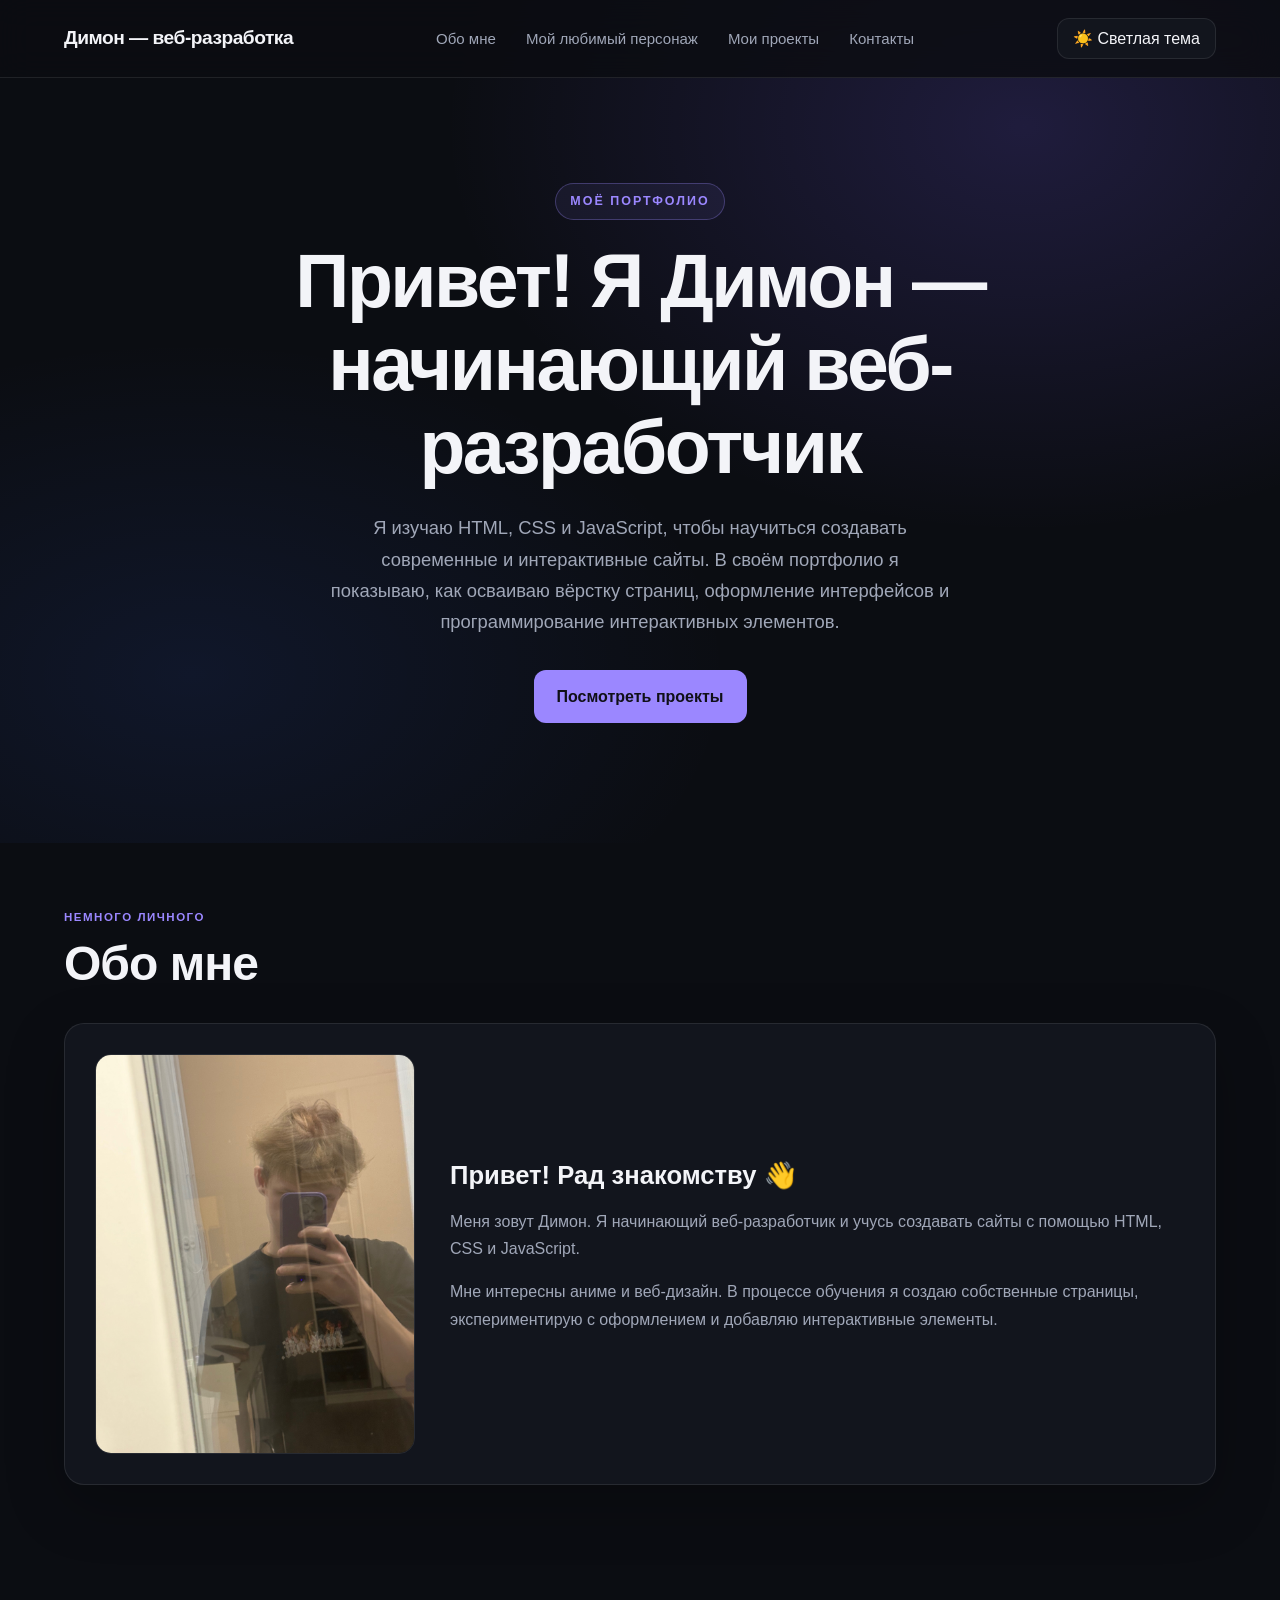
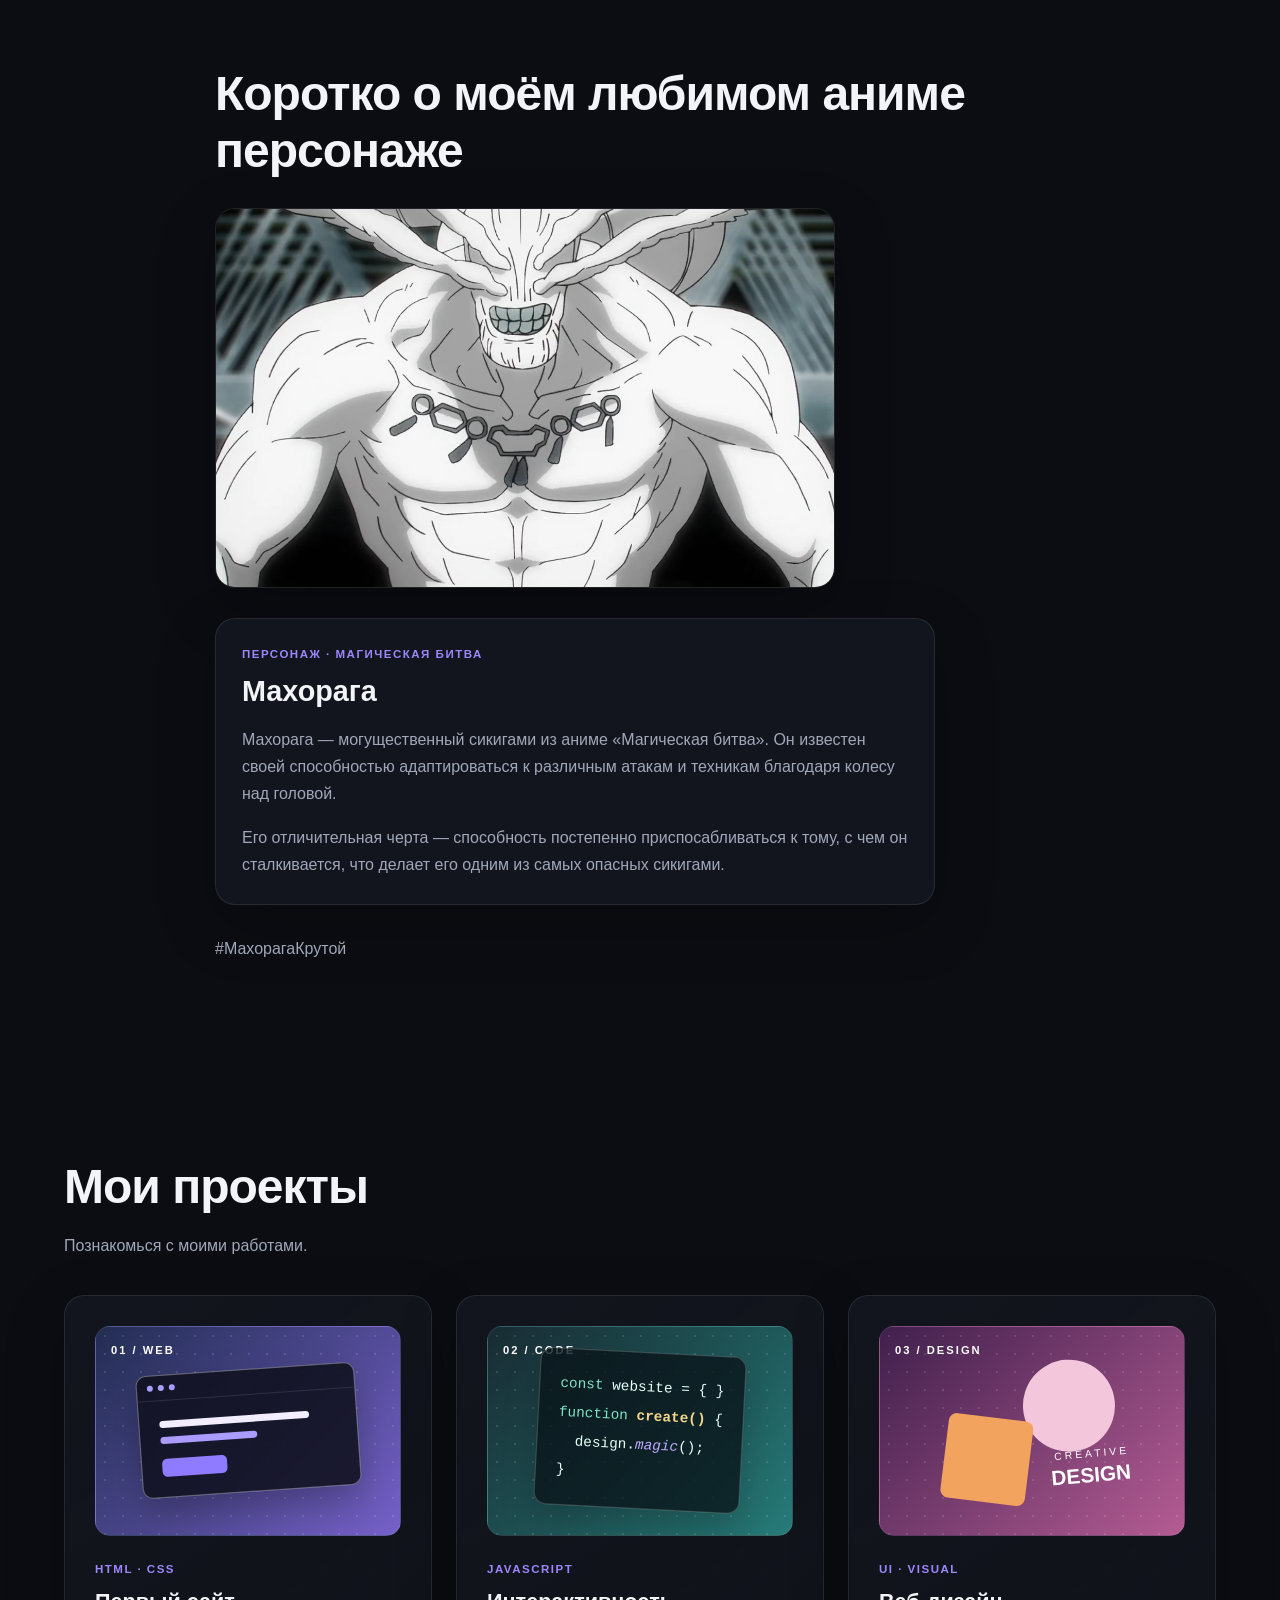
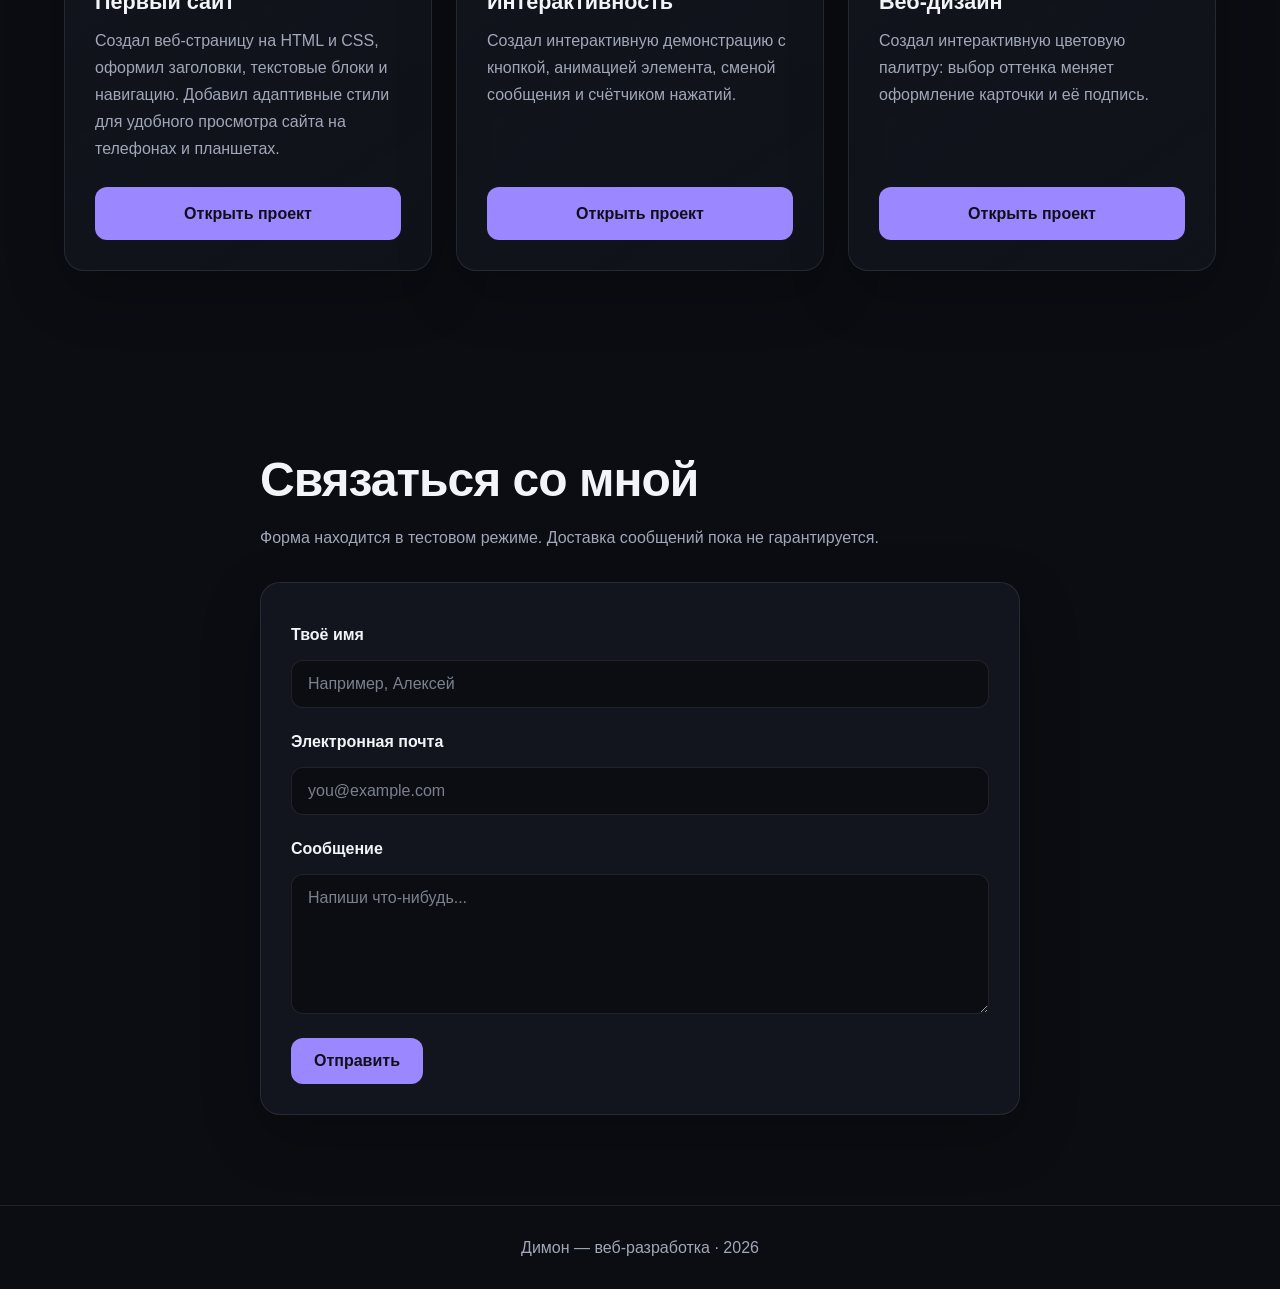
==== index.html @ 03102bed "Update contact form status message" ====
<!DOCTYPE html>
<html lang="ru">

<head>
    <meta charset="UTF-8">
    <meta name="viewport" content="width=device-width, initial-scale=1.0">

    <title>Димон — веб-разработка — портфолио</title>

    <link rel="stylesheet" href="style.css">
    <script src="script.js" defer></script>
</head>

<body>

    <header class="hero" id="home">
        <nav class="navigation">
            <a class="logo" href="#home">Димон — веб-разработка</a>

            <div class="nav-links">
                <a href="#my-about">Обо мне</a>
                <a href="#about">Мой любимый персонаж</a>
                <a href="#projects">Мои проекты</a>
                <a href="#contact">Контакты</a>
            </div>

            <button id="themeButton" type="button">
                ☀️ Светлая тема
            </button>
        </nav>

        <div class="hero-content">
            <p class="eyebrow">МОЁ ПОРТФОЛИО</p>


            <h1>Привет! Я Димон — начинающий веб-разработчик</h1>

            <p>
                Я изучаю HTML, CSS и JavaScript, чтобы научиться создавать современные и интерактивные сайты.
                В своём портфолио я показываю, как осваиваю вёрстку страниц, оформление интерфейсов и программирование
                интерактивных элементов.
            </p>


            <a class="button" href="#projects">
                Посмотреть проекты
            </a>
        </div>
    </header>

    <main>

        <section id="my-about" class="section my-about">
            <p class="project-category">НЕМНОГО ЛИЧНОГО</p>

            <h2>Обо мне</h2>

            <div class="my-about-content">
                <img src="my-photo.jpg" alt="Моя фотография" class="my-about-image">

                <div class="my-about-text">
                    <h3>Привет! Рад знакомству 👋</h3>


                    <p>
                        Меня зовут Димон. Я начинающий веб-разработчик
                        и учусь создавать сайты с помощью HTML, CSS и JavaScript.
                    </p>

                    <p>
                        Мне интересны аниме и веб-дизайн. В процессе обучения
                        я создаю собственные страницы, экспериментирую
                        с оформлением и добавляю интерактивные элементы.
                    </p>
                </div>
            </div>
        </section>



        <section id="about" class="section">
            <h2>Коротко о моём любимом аниме персонаже</h2>

            <img src="photo.jpg" alt="Махорага — персонаж аниме «Магическая битва»" class="about-image">

            <!-- Информация о Махораге -->
            <div class="character-info">
                <p class="project-category">ПЕРСОНАЖ · МАГИЧЕСКАЯ БИТВА</p>

                <h3>Махорага</h3>

                <p>
                    Махорага — могущественный сикигами из аниме
                    «Магическая битва». Он известен своей способностью
                    адаптироваться к различным атакам и техникам
                    благодаря колесу над головой.
                </p>

                <p>
                    Его отличительная черта — способность постепенно
                    приспосабливаться к тому, с чем он сталкивается,
                    что делает его одним из самых опасных сикигами.
                </p>
            </div>

            <p>#МахорагаКрутой</p>
        </section>


        <section id="projects" class="section">
            <h2>Мои проекты</h2>

            <p>Познакомься с моими работами.</p>


            <div class="cards">

                <article class="card">
                    <div class="project-cover cover-web">
                        <span class="cover-label">01 / WEB</span>
                        <div class="browser-preview">
                            <div class="browser-top">
                                <span></span>
                                <span></span>
                                <span></span>
                            </div>
                            <div class="preview-content">
                                <div class="preview-line"></div>
                                <div class="preview-line short"></div>
                                <div class="preview-button"></div>
                            </div>
                        </div>
                    </div>

                    <p class="project-category">HTML · CSS</p>
                    <h3>Первый сайт</h3>
                    <p>
                        Создал веб-страницу на HTML и CSS, оформил заголовки,
                        текстовые блоки и навигацию. Добавил адаптивные стили
                        для удобного просмотра сайта на телефонах и планшетах.
                    </p>

                    <a class="button project-button" href="project1.html">
                        Открыть проект
                    </a>
                </article>

                <article class="card">
                    <div class="project-cover cover-js">
                        <span class="cover-label">02 / CODE</span>
                        <div class="code-preview">
                            <span>const</span> website = { }
                            <br>
                            <span>function</span> <b>create()</b> {
                            <br>
                            &nbsp;&nbsp;design.<i>magic</i>();
                            <br>
                            }
                        </div>
                    </div>

                    <p class="project-category">JAVASCRIPT</p>
                    <h3>Интерактивность</h3>
                    <p>
                        Создал интерактивную демонстрацию с кнопкой,
                        анимацией элемента, сменой сообщения и счётчиком нажатий.
                    </p>

                    <a class="button project-button" href="project2.html">
                        Открыть проект
                    </a>
                </article>

                <article class="card">
                    <div class="project-cover cover-design">
                        <span class="cover-label">03 / DESIGN</span>
                        <div class="design-preview">
                            <div class="design-circle"></div>
                            <div class="design-square"></div>
                            <div class="design-type">
                                <span>CREATIVE</span>
                                <strong>DESIGN</strong>
                            </div>
                        </div>
                    </div>

                    <p class="project-category">UI · VISUAL</p>
                    <h3>Веб-дизайн</h3>
                    <p>
                        Создал интерактивную цветовую палитру:
                        выбор оттенка меняет оформление карточки и её подпись.
                    </p>

                    <a class="button project-button" href="project3.html">
                        Открыть проект
                    </a>
                </article>

            </div>

        </section>

        <section id="contact" class="section">
            <h2>Связаться со мной</h2>

             <p>
                Форма находится в тестовом режиме.
                Доставка сообщений пока не гарантируется.
            </p>

            <form id="contactForm">
                <label for="name">Твоё имя</label>
                <input id="name" name="name" type="text" placeholder="Например, Алексей" required>

                <label for="email">Электронная почта</label>
                <input id="email" name="email" type="email" placeholder="you@example.com" required>

                <label for="message">Сообщение</label>
                <textarea id="message" name="message" placeholder="Напиши что-нибудь..." required></textarea>

                <button class="button" type="submit">
                    Отправить
                </button>

                <p id="formStatus" class="form-status" aria-live="polite" role="status"></p>
            </form>
        </section>

    </main>

    <footer>
        <p>Димон — веб-разработка · 2026</p>
    </footer>

</body>

</html>
---- style.css ----
/* =========================
   1. ОСНОВНЫЕ НАСТРОЙКИ
========================= */

:root {
    color-scheme: dark;

    --bg: #0b0d12;
    --surface: #12151d;
    --surface-hover: #191e2a;
    --text: #f3f4f8;
    --muted: #a0a7b8;
    --accent: #9b87ff;
    --accent-hover: #b1a2ff;
    --border: rgba(255, 255, 255, 0.09);
    --header-bg: rgba(11, 13, 18, 0.82);
    --shadow: 0 20px 60px rgba(0, 0, 0, 0.24);
}

* {
    box-sizing: border-box;
}

html {
    scroll-behavior: smooth;
    scroll-padding-top: 90px;
}

body {
    margin: 0;
    background: var(--bg);
    color: var(--text);
    font-family: Inter, -apple-system, BlinkMacSystemFont,
        "Segoe UI", sans-serif;
    font-size: 16px;
    line-height: 1.7;
    transition: background 0.3s ease, color 0.3s ease;
}

body,
button,
input,
textarea {
    font-family: Inter, -apple-system, BlinkMacSystemFont,
        "Segoe UI", sans-serif;
}

a {
    color: inherit;
    text-decoration: none;
}

button,
input,
textarea {
    font-size: inherit;
}

button,
a {
    -webkit-tap-highlight-color: transparent;
}

::selection {
    background: var(--accent);
    color: #0b0d12;
}


/* =========================
   2. ШАПКА И НАВИГАЦИЯ
========================= */

.hero {
    position: relative;
    overflow: hidden;
    min-height: 540px;
    background:
        radial-gradient(
            ellipse at 80% 15%,
            rgba(123, 97, 255, 0.18),
            transparent 40%
        ),
        radial-gradient(
            ellipse at 15% 80%,
            rgba(60, 110, 255, 0.10),
            transparent 35%
        ),
        var(--bg);
}

.navigation {
    position: sticky;
    top: 0;
    z-index: 100;
    display: flex;
    align-items: center;
    justify-content: space-between;
    gap: 24px;
    padding: 18px max(5%, calc((100% - 1160px) / 2));
    background: var(--header-bg);
    border-bottom: 1px solid var(--border);
    backdrop-filter: blur(16px);
    -webkit-backdrop-filter: blur(16px);
}

.logo {
    color: var(--text);
    font-size: 1.2rem;
    font-weight: 800;
    letter-spacing: -0.5px;
    white-space: nowrap;
}

.nav-links {
    display: flex;
    align-items: center;
    justify-content: center;
    gap: 30px;
}

.nav-links a {
    color: var(--muted);
    font-size: 0.94rem;
    transition: color 0.2s ease;
}

.nav-links a:hover {
    color: var(--accent);
}

#themeButton {
    flex-shrink: 0;
    padding: 10px 15px;
    border: 1px solid var(--border);
    border-radius: 12px;
    background: var(--surface);
    color: var(--text);
    cursor: pointer;
    transition: background 0.2s ease, border-color 0.2s ease;
}

#themeButton:hover {
    border-color: var(--accent);
    background: var(--surface-hover);
}


/* =========================
   3. ПЕРВЫЙ ЭКРАН
========================= */

.hero-content {
    position: relative;
    z-index: 1;
    width: min(900px, 90%);
    margin: 0 auto;
    padding: 105px 0 120px;
    text-align: center;
}

.eyebrow {
    display: inline-block;
    margin: 0 0 20px;
    padding: 7px 14px;
    border: 1px solid rgba(155, 135, 255, 0.3);
    border-radius: 999px;
    background: rgba(155, 135, 255, 0.08);
    color: var(--accent);
    font-size: 0.78rem;
    font-weight: 700;
    letter-spacing: 2px;
}

.hero-content h1 {
    max-width: 850px;
    margin: 0 auto 24px;
    font-size: clamp(2.4rem, 6vw, 4.7rem);
    line-height: 1.1;
    letter-spacing: -2.5px;
    font-weight: 800;
}

.hero-content > p:not(.eyebrow) {
    max-width: 620px;
    margin: 0 auto 32px;
    color: var(--muted);
    font-size: clamp(1rem, 2vw, 1.15rem);
}


/* =========================
   4. КНОПКИ
========================= */

.button {
    display: inline-flex;
    align-items: center;
    justify-content: center;
    gap: 8px;
    min-height: 46px;
    padding: 12px 22px;
    border: 1px solid transparent;
    border-radius: 12px;
    background: var(--accent);
    color: #101018;
    font-weight: 700;
    text-align: center;
    cursor: pointer;
    transition:
        transform 0.2s ease,
        background 0.2s ease,
        box-shadow 0.2s ease;
}

.button:hover {
    transform: translateY(-2px);
    background: var(--accent-hover);
    box-shadow: 0 8px 28px rgba(155, 135, 255, 0.2);
}

.button:active {
    transform: translateY(0);
}

.button:focus-visible,
#themeButton:focus-visible,
a:focus-visible,
input:focus-visible,
textarea:focus-visible {
    outline: 2px solid var(--accent);
    outline-offset: 4px;
}


/* =========================
   5. СЕКЦИИ САЙТА
========================= */

.section {
    width: min(1160px, 90%);
    margin: 0 auto;
    padding: 90px 0;
}

.section h2 {
    margin: 0 0 16px;
    font-size: clamp(2rem, 4vw, 3rem);
    line-height: 1.2;
    letter-spacing: -1px;
}

.section > p {
    color: var(--muted);
}

#about {
    max-width: 850px;
}

#about > p {
    max-width: 650px;
}

.about-image {
    display: block;
    width: min(100%, 620px);
    max-height: 380px;
    margin: 28px 0;
    border: 1px solid var(--border);
    border-radius: 20px;
    object-fit: cover;
    box-shadow: var(--shadow);
}


/* =========================
   6. КАРТОЧКИ ПРОЕКТОВ
========================= */

.cards {
    display: grid;
    grid-template-columns: repeat(3, minmax(0, 1fr));
    gap: 24px;
    margin-top: 36px;
}

.card {
    display: flex;
    flex-direction: column;
    align-items: flex-start;
    min-width: 0;
    padding: 30px;
    border: 1px solid var(--border);
    border-radius: 20px;
    background: linear-gradient(
        145deg,
        var(--surface),
        rgba(18, 21, 29, 0.72)
    );
    box-shadow: var(--shadow);
    transition:
        transform 0.25s ease,
        border-color 0.25s ease,
        background 0.25s ease;
}

.card:hover {
    transform: translateY(-6px);
    border-color: rgba(155, 135, 255, 0.45);
    background: var(--surface-hover);
}

.card-icon {
    display: grid;
    width: 58px;
    height: 58px;
    margin-bottom: 22px;
    place-items: center;
    border: 1px solid rgba(155, 135, 255, 0.2);
    border-radius: 16px;
    background: rgba(155, 135, 255, 0.1);
    font-size: 1.8rem;
}

.card h3 {
    margin: 0 0 10px;
    font-size: 1.35rem;
    line-height: 1.35;
}

.card > p {
    margin: 0 0 24px;
    color: var(--muted);
}

.card .project-button {
    width: 100%;
    margin-top: auto;
}

/* Детали проекта, если они используются в HTML */
.project-details {
    width: 100%;
    margin-top: 20px;
    padding-top: 16px;
    border-top: 1px solid var(--border);
    color: var(--muted);
}

.project-details[hidden] {
    display: none;
}


/* =========================
   7. ФОРМА КОНТАКТОВ
========================= */

#contact {
    max-width: 760px;
}

#contactForm {
    display: flex;
    flex-direction: column;
    gap: 12px;
    margin-top: 30px;
    padding: 30px;
    border: 1px solid var(--border);
    border-radius: 20px;
    background: var(--surface);
    box-shadow: var(--shadow);
}

#contactForm label {
    margin-top: 8px;
    font-weight: 600;
}

#contactForm input,
#contactForm textarea {
    width: 100%;
    padding: 14px 16px;
    border: 1px solid var(--border);
    border-radius: 12px;
    background: var(--bg);
    color: var(--text);
    transition: border-color 0.2s ease;
}

#contactForm input::placeholder,
#contactForm textarea::placeholder {
    color: var(--muted);
    opacity: 0.75;
}

#contactForm input:focus,
#contactForm textarea:focus {
    border-color: var(--accent);
}

#contactForm textarea {
    min-height: 140px;
    resize: vertical;
}

#contactForm button {
    align-self: flex-start;
    margin-top: 12px;
}

#formStatus {
    margin: 4px 0 0;
    color: var(--accent);
}


/* =========================
   8. ПОДВАЛ
========================= */

footer {
    padding: 28px 5%;
    border-top: 1px solid var(--border);
    color: var(--muted);
    text-align: center;
}

footer p {
    margin: 0;
}


/* =========================
   9. СВЕТЛАЯ ТЕМА
========================= */

/* Эти стили включаются, если JS добавляет
   класс light-theme, light-mode или light */

body.light-theme,
body.light-mode,
body.light {
    color-scheme: light;

    --bg: #f5f6fb;
    --surface: #ffffff;
    --surface-hover: #eeedfa;
    --text: #191827;
    --muted: #66677a;
    --accent: #7055e8;
    --accent-hover: #8a73f0;
    --border: rgba(25, 24, 39, 0.12);
    --header-bg: rgba(245, 246, 251, 0.86);
    --shadow: 0 18px 45px rgba(30, 25, 70, 0.07);
}

body.light-theme .card,
body.light-mode .card,
body.light .card {
    background: var(--surface);
}

body.light-theme .hero,
body.light-mode .hero,
body.light .hero {
    background:
        radial-gradient(
            ellipse at 80% 15%,
            rgba(123, 97, 255, 0.12),
            transparent 40%
        ),
        var(--bg);
}


/* =========================
   10. АДАПТАЦИЯ ПОД ПЛАНШЕТЫ
========================= */

@media (max-width: 900px) {
    .navigation {
        flex-wrap: wrap;
        gap: 16px;
        padding: 16px 5%;
    }

    .nav-links {
        order: 3;
        width: 100%;
        gap: 24px;
    }

    .cards {
        grid-template-columns: repeat(2, minmax(0, 1fr));
    }

    .hero-content {
        padding: 85px 0 100px;
    }
}


/* =========================
   11. АДАПТАЦИЯ ПОД ТЕЛЕФОНЫ
========================= */

@media (max-width: 600px) {
    .navigation {
        gap: 12px;
    }

    .logo {
        font-size: 1.05rem;
    }

    #themeButton {
        padding: 9px 11px;
        font-size: 0.82rem;
    }

    .nav-links {
        justify-content: space-between;
        gap: 12px;
    }

    .nav-links a {
        font-size: 0.83rem;
    }

    .hero {
        min-height: auto;
    }

    .hero-content {
        padding: 75px 0 85px;
    }

    .hero-content h1 {
        letter-spacing: -1.4px;
    }

    .section {
        padding: 65px 0;
    }

    .cards {
        grid-template-columns: 1fr;
        gap: 18px;
    }

    .card {
        padding: 24px;
    }

    #contactForm {
        padding: 22px;
    }

    #contactForm button {
        width: 100%;
    }

    .about-image {
        border-radius: 14px;
    }
}


/* =========================
   12. УМЕНЬШЕННОЕ ДВИЖЕНИЕ
========================= */

@media (prefers-reduced-motion: reduce) {
    *,
    *::before,
    *::after {
        scroll-behavior: auto !important;
        animation-duration: 0.01ms !important;
        animation-iteration-count: 1 !important;
        transition-duration: 0.01ms !important;
    }
}

/* =========================
   ОБЛОЖКИ ПРОЕКТОВ
========================= */

.project-cover {
    position: relative;
    display: flex;
    align-items: center;
    justify-content: center;
    width: 100%;
    height: 210px;
    margin-bottom: 24px;
    overflow: hidden;
    border: 1px solid var(--border);
    border-radius: 15px;
    isolation: isolate;
}

.project-cover::before {
    position: absolute;
    z-index: -1;
    inset: 0;
    content: "";
    opacity: 0.7;
    background-image: radial-gradient(
        rgba(255, 255, 255, 0.18) 1px,
        transparent 1px
    );
    background-size: 18px 18px;
}

.cover-web {
    background: linear-gradient(135deg, #222d52, #7661c9);
}

.cover-js {
    background: linear-gradient(135deg, #182b32, #267b78);
}

.cover-design {
    background: linear-gradient(135deg, #40204d, #b45c93);
}

.cover-label {
    position: absolute;
    top: 14px;
    left: 15px;
    color: white;
    font-size: 0.7rem;
    font-weight: 700;
    letter-spacing: 2px;
}

/* Превью сайта */

.browser-preview {
    width: 72%;
    overflow: hidden;
    border: 1px solid rgba(255, 255, 255, 0.35);
    border-radius: 10px;
    background: rgba(15, 17, 30, 0.88);
    box-shadow: 0 15px 35px rgba(0, 0, 0, 0.25);
    transform: rotate(-4deg);
    transition: transform 0.35s ease;
}

.browser-top {
    display: flex;
    gap: 5px;
    padding: 9px 10px;
    border-bottom: 1px solid rgba(255, 255, 255, 0.1);
}

.browser-top span {
    width: 6px;
    height: 6px;
    border-radius: 50%;
    background: #a99bff;
}

.preview-content {
    padding: 20px;
}

.preview-line {
    width: 85%;
    height: 7px;
    margin-bottom: 9px;
    border-radius: 5px;
    background: #f2edff;
}

.preview-line.short {
    width: 55%;
    background: #a99bff;
}

.preview-button {
    width: 65px;
    height: 18px;
    margin-top: 15px;
    border-radius: 5px;
    background: #8f7bff;
}

/* Превью кода */

.code-preview {
    padding: 20px;
    border: 1px solid rgba(255, 255, 255, 0.2);
    border-radius: 12px;
    background: rgba(9, 20, 25, 0.8);
    color: #e5fff9;
    font-family: monospace;
    font-size: clamp(0.65rem, 1.5vw, 0.9rem);
    line-height: 2;
    box-shadow: 0 15px 35px rgba(0, 0, 0, 0.2);
    transform: rotate(3deg);
    transition: transform 0.35s ease;
}

.code-preview span {
    color: #7ce4c4;
}

.code-preview b {
    color: #f5d58c;
}

.code-preview i {
    color: #c0a9ff;
}

/* Превью дизайна */

.design-preview {
    position: relative;
    width: 190px;
    height: 135px;
    transform: rotate(-5deg);
    transition: transform 0.35s ease;
}

.design-circle {
    position: absolute;
    top: 0;
    right: 10px;
    width: 92px;
    height: 92px;
    border-radius: 50%;
    background: #f4c6dc;
}

.design-square {
    position: absolute;
    bottom: 0;
    left: 5px;
    width: 85px;
    height: 85px;
    border-radius: 8px;
    background: #f2a45f;
    transform: rotate(12deg);
}

.design-type {
    position: absolute;
    right: 0;
    bottom: 5px;
    display: flex;
    flex-direction: column;
    color: white;
    text-align: right;
}

.design-type span {
    font-size: 0.65rem;
    letter-spacing: 3px;
}

.design-type strong {
    font-size: 1.3rem;
    line-height: 1.2;
}

/* Подписи категорий */

.project-category {
    margin: 0 0 8px !important;
    color: var(--accent) !important;
    font-size: 0.72rem;
    font-weight: 800;
    letter-spacing: 1.5px;
}

/* Анимация обложек */

.card:hover .browser-preview {
    transform: rotate(0) scale(1.04);
}

.card:hover .code-preview {
    transform: rotate(0) scale(1.04);
}

.card:hover .design-preview {
    transform: rotate(0) scale(1.05);
}

@media (max-width: 600px) {
    .project-cover {
        height: 200px;
    }
}

@media (prefers-reduced-motion: reduce) {
    .browser-preview,
    .code-preview,
    .design-preview {
        transition: none;
    }
}

/* =========================
   СТРАНИЦЫ ПРОЕКТОВ
========================= */

.project-header {
    position: relative;
    background: var(--bg);
}

.project-back {
    white-space: nowrap;
}

.project-page {
    width: min(1000px, 90%);
    margin: 0 auto;
}

.project-hero {
    padding: 90px 0 70px;
}

.project-hero h1 {
    margin: 0 0 22px;
    font-size: clamp(3rem, 8vw, 5.5rem);
    line-height: 1.05;
    letter-spacing: -3px;
}

.project-lead {
    max-width: 680px;
    margin: 0;
    color: var(--muted);
    font-size: clamp(1.1rem, 2.5vw, 1.35rem);
}

.project-meta {
    display: grid;
    grid-template-columns: repeat(3, minmax(0, 1fr));
    gap: 20px;
    margin: 40px 0;
    padding: 24px 0;
    border-top: 1px solid var(--border);
    border-bottom: 1px solid var(--border);
}

.project-meta div {
    display: flex;
    flex-direction: column;
    gap: 6px;
}

.project-meta span {
    color: var(--muted);
    font-size: 0.85rem;
}

.project-meta strong {
    font-size: 0.95rem;
}

.case-preview {
    display: grid;
    min-height: 360px;
    padding: 40px;
    place-items: center;
    overflow: hidden;
    border: 1px solid var(--border);
    border-radius: 24px;
    background:
        radial-gradient(
            circle at 80% 20%,
            rgba(155, 135, 255, 0.35),
            transparent 35%
        ),
        linear-gradient(135deg, #171a2b, #292047);
}

.case-window {
    width: min(100%, 650px);
    overflow: hidden;
    border: 1px solid rgba(255, 255, 255, 0.18);
    border-radius: 14px;
    background: #10121c;
    box-shadow: 0 25px 70px rgba(0, 0, 0, 0.35);
}

.case-window-bar {
    display: flex;
    align-items: center;
    gap: 7px;
    padding: 14px 18px;
    border-bottom: 1px solid rgba(255, 255, 255, 0.1);
    color: #a7a9bd;
    font-size: 0.75rem;
}

.case-window-bar i {
    width: 8px;
    height: 8px;
    border-radius: 50%;
    background: #a18cff;
}

.case-window-bar span {
    margin-left: 8px;
}

.case-window-content {
    padding: clamp(24px, 5vw, 55px);
}

.case-mini-label {
    color: #b6a8ff;
    font-size: 0.7rem;
    letter-spacing: 2px;
}

.case-heading-line {
    width: 80%;
    height: 18px;
    margin-top: 24px;
    border-radius: 5px;
    background: #f2f0ff;
}

.case-heading-line.short {
    width: 55%;
    margin-top: 10px;
    background: #9581ff;
}

.case-description-line {
    width: 90%;
    height: 7px;
    margin-top: 24px;
    border-radius: 5px;
    background: #46465c;
}

.case-description-line.medium {
    width: 65%;
    margin-top: 10px;
}

.case-action {
    display: inline-block;
    margin-top: 25px;
    padding: 9px 15px;
    border-radius: 8px;
    background: #9581ff;
    color: #11111b;
    font-size: 0.8rem;
    font-weight: 700;
}

.case-section {
    padding: 65px 0;
    border-bottom: 1px solid var(--border);
}

.case-section h2,
.case-footer h2 {
    margin: 10px 0 22px;
    font-size: clamp(1.8rem, 4vw, 2.7rem);
    line-height: 1.2;
    letter-spacing: -1px;
}

.case-section > p:not(.project-category),
.case-footer > p {
    max-width: 720px;
    color: var(--muted);
}

.case-feature-grid {
    display: grid;
    grid-template-columns: repeat(3, minmax(0, 1fr));
    gap: 18px;
    margin-top: 30px;
}

.case-feature {
    padding: 24px;
    border: 1px solid var(--border);
    border-radius: 16px;
    background: var(--surface);
}

.case-feature > span {
    color: var(--accent);
    font-size: 0.8rem;
    font-weight: 800;
}

.case-feature h3 {
    margin: 15px 0 10px;
    font-size: 1.1rem;
}

.case-feature p {
    margin-bottom: 0;
    color: var(--muted);
    font-size: 0.92rem;
}

.case-tags {
    display: flex;
    flex-wrap: wrap;
    gap: 10px;
    margin-top: 25px;
}

.case-tags span {
    padding: 8px 13px;
    border: 1px solid var(--border);
    border-radius: 999px;
    background: var(--surface);
    color: var(--text);
    font-size: 0.85rem;
}

.case-footer {
    padding: 75px 0 90px;
}

.case-footer .button {
    margin-top: 15px;
}

@media (max-width: 650px) {
    .project-hero {
        padding-top: 60px;
    }

    .project-hero h1 {
        letter-spacing: -1.5px;
    }

    .project-meta {
        grid-template-columns: 1fr;
        gap: 18px;
    }

    .case-preview {
        min-height: 250px;
        padding: 18px;
        border-radius: 16px;
    }

    .case-feature-grid {
        grid-template-columns: 1fr;
    }

    .case-section {
        padding: 45px 0;
    }
}

/* =========================
   ПРОЕКТ 2: JAVASCRIPT
========================= */

.case-preview-js {
    background:
        radial-gradient(
            circle at 75% 20%,
            rgba(44, 212, 172, 0.22),
            transparent 35%
        ),
        linear-gradient(135deg, #101e29, #173e45);
}

.js-editor {
    width: min(100%, 590px);
    overflow: hidden;
    border: 1px solid rgba(255, 255, 255, 0.14);
    border-radius: 16px;
    background: #0c151c;
    box-shadow: 0 25px 70px rgba(0, 0, 0, 0.35);
}

.js-editor-top {
    display: flex;
    align-items: center;
    gap: 15px;
    padding: 16px 20px;
    border-bottom: 1px solid rgba(255, 255, 255, 0.09);
    color: #a5b7c4;
    font-size: 0.8rem;
}

.js-dots {
    display: flex;
    gap: 6px;
}

.js-dots i {
    width: 8px;
    height: 8px;
    border-radius: 50%;
    background: #6ad7b4;
}

.js-code {
    padding: 22px 26px;
    overflow-x: auto;
    color: #d8e4eb;
    font-family: "Courier New", monospace;
    font-size: clamp(0.72rem, 2vw, 0.95rem);
    line-height: 1.45;
}

.js-code p {
    margin: 5px 0;
    white-space: nowrap;
}

.js-purple {
    color: #c6a3ff;
}

.js-green {
    color: #7de0b4;
}

.js-yellow {
    color: #f5d58c;
}

.js-blue {
    color: #75caff;
}

/* Интерактивная демонстрация */

.interactive-demo {
    display: flex;
    flex-direction: column;
    align-items: center;
    gap: 18px;
    margin-top: 30px;
    padding: 38px 24px;
    border: 1px solid var(--border);
    border-radius: 22px;
    background:
        radial-gradient(
            circle at 50% 0%,
            rgba(155, 135, 255, 0.12),
            transparent 55%
        ),
        var(--surface);
    text-align: center;
}

.demo-orb {
    display: grid;
    width: 100px;
    height: 100px;
    place-items: center;
    border: 1px solid rgba(155, 135, 255, 0.5);
    border-radius: 50%;
    background: linear-gradient(135deg, #8e78ff, #4a9fff);
    color: white;
    font-size: 1.8rem;
    font-weight: 800;
    box-shadow: 0 0 40px rgba(142, 120, 255, 0.2);
    transition:
        transform 0.35s ease,
        background 0.35s ease,
        box-shadow 0.35s ease;
}

.demo-orb.is-active {
    transform: rotate(18deg) scale(1.15);
    background: linear-gradient(135deg, #43dfb2, #168eaa);
    box-shadow: 0 0 45px rgba(67, 223, 178, 0.3);
}

.demo-message {
    margin: 0;
    color: var(--text);
    font-weight: 600;
}

.demo-counter {
    margin: 0;
    color: var(--muted);
    font-size: 0.9rem;
}

.demo-counter strong {
    color: var(--accent);
}

@media (max-width: 600px) {
    .js-code {
        padding: 18px;
    }

    .interactive-demo {
        padding: 28px 18px;
    }
}

/* =========================
   ПРОЕКТ 3: ВЕБ-ДИЗАЙН
========================= */

.design-case-preview {
    background:
        radial-gradient(
            circle at 20% 20%,
            rgba(255, 140, 170, 0.2),
            transparent 35%
        ),
        linear-gradient(135deg, #24152e, #492747);
}

.design-artwork {
    position: relative;
    width: min(100%, 650px);
    min-height: 330px;
    padding: 25px;
    overflow: hidden;
    border: 1px solid rgba(255, 255, 255, 0.2);
    border-radius: 8px;
    background: #f1e9df;
    color: #241b29;
    box-shadow: 0 25px 60px rgba(0, 0, 0, 0.25);
}

.artwork-top,
.artwork-bottom {
    position: relative;
    z-index: 2;
    display: flex;
    justify-content: space-between;
    gap: 12px;
    font-size: 0.62rem;
    font-weight: 800;
    letter-spacing: 1.5px;
}

.artwork-circle {
    position: absolute;
    top: 45px;
    right: 55px;
    width: 145px;
    height: 145px;
    border-radius: 50%;
    background: #e99ab7;
}

.artwork-square {
    position: absolute;
    top: 105px;
    right: 150px;
    width: 100px;
    height: 100px;
    background: #d7a66e;
    transform: rotate(18deg);
}

.artwork-title {
    position: relative;
    z-index: 1;
    display: flex;
    flex-direction: column;
    margin-top: 85px;
    font-size: clamp(2.4rem, 6vw, 4.5rem);
    line-height: 0.95;
    letter-spacing: -2px;
}

.artwork-title strong {
    font-weight: 900;
}

.artwork-bottom {
    margin-top: 32px;
}

/* Палитра */

.palette-demo {
    margin-top: 28px;
    padding: 25px;
    border: 1px solid var(--border);
    border-radius: 20px;
    background: var(--surface);
}

.palette-swatches {
    display: flex;
    flex-wrap: wrap;
    gap: 14px;
    margin-bottom: 25px;
}

.palette-swatch {
    width: 44px;
    height: 44px;
    padding: 0;
    border: 3px solid transparent;
    border-radius: 50%;
    background: var(--swatch-color);
    cursor: pointer;
    transition:
        transform 0.2s ease,
        box-shadow 0.2s ease;
}

.palette-swatch:hover {
    transform: scale(1.1);
}

.palette-swatch.is-selected {
    border-color: var(--text);
    box-shadow: 0 0 0 3px var(--surface),
        0 0 0 5px var(--swatch-color);
}

.palette-preview {
    --palette-accent: #9b87ff;

    position: relative;
    min-height: 260px;
    padding: 30px;
    overflow: hidden;
    border: 1px solid var(--border);
    border-radius: 16px;
    background: var(--bg);
    transition: border-color 0.3s ease;
}

.palette-preview-label {
    color: var(--muted);
    font-size: 0.7rem;
    font-weight: 800;
    letter-spacing: 2px;
}

.palette-preview-shape {
    position: absolute;
    top: 25px;
    right: 30px;
    width: 95px;
    height: 95px;
    border-radius: 28px;
    background: var(--palette-accent);
    opacity: 0.9;
    transform: rotate(15deg);
    transition:
        background 0.3s ease,
        border-radius 0.3s ease,
        transform 0.3s ease;
}

.palette-preview h3 {
    position: relative;
    z-index: 1;
    margin: 65px 0 8px;
    font-size: clamp(1.6rem, 4vw, 2.4rem);
    letter-spacing: -1px;
}

.palette-preview > p {
    max-width: 400px;
    color: var(--muted);
}

.palette-preview-tag {
    display: inline-block;
    margin-top: 12px;
    padding: 7px 11px;
    border-radius: 8px;
    background: var(--palette-accent);
    color: #15131b;
    font-size: 0.75rem;
    font-weight: 800;
    transition: background 0.3s ease;
}

.palette-hint {
    margin: 18px 0 0;
    color: var(--muted);
    font-size: 0.9rem;
}

.palette-swatch:focus-visible {
    outline: 2px solid var(--text);
    outline-offset: 5px;
}

@media (max-width: 600px) {
    .design-artwork {
        min-height: 280px;
        padding: 18px;
    }

    .artwork-circle {
        top: 55px;
        right: 15px;
        width: 110px;
        height: 110px;
    }

    .artwork-square {
        top: 105px;
        right: 90px;
        width: 75px;
        height: 75px;
    }

    .artwork-title {
        margin-top: 80px;
        font-size: 2.6rem;
    }

    .palette-demo {
        padding: 16px;
    }

    .palette-preview {
        padding: 22px;
    }

    .palette-preview-shape {
        top: 25px;
        right: 20px;
        width: 65px;
        height: 65px;
    }
}

@media (prefers-reduced-motion: reduce) {
    .palette-swatch,
    .palette-preview,
    .palette-preview-shape,
    .palette-preview-tag {
        transition: none;
    }
}

/* =========================
   ДОСТУПНОСТЬ И ФОКУС
========================= */

button:focus-visible,
.project-button:focus-visible,
.palette-swatch:focus-visible {
    outline: 3px solid var(--accent);
    outline-offset: 4px;
}

@media (prefers-reduced-motion: reduce) {
    html {
        scroll-behavior: auto;
    }
}
/* Информация о персонаже */

.character-info {
    max-width: 720px;
    margin: 30px 0;
    padding: 26px;
    border: 1px solid var(--border);
    border-radius: 20px;
    background: var(--surface);
    box-shadow: var(--shadow);
}

.character-info h3 {
    margin: 0 0 14px;
    font-size: 1.8rem;
    line-height: 1.3;
}

.character-info p:not(.project-category) {
    color: var(--muted);
}

.character-info p:last-child {
    margin-bottom: 0;
}

@media (max-width: 600px) {
    .character-info {
        padding: 20px;
        border-radius: 14px;
    }
}
/* =========================
   МОЙ ЛИЧНЫЙ РАЗДЕЛ
========================= */

.my-about {
    padding-top: 65px;
}

.my-about-content {
    display: grid;
    grid-template-columns: minmax(0, 320px) minmax(0, 1fr);
    align-items: center;
    gap: 35px;
    margin-top: 30px;
    padding: 30px;
    border: 1px solid var(--border);
    border-radius: 20px;
    background: var(--surface);
    box-shadow: var(--shadow);
}

.my-about-image {
    display: block;
    width: 100%;
    aspect-ratio: 4 / 5;
    object-fit: cover;
    border-radius: 16px;
    border: 1px solid var(--border);
}

.my-about-text h3 {
    margin: 0 0 16px;
    font-size: 1.6rem;
    line-height: 1.3;
}

.my-about-text p {
    color: var(--muted);
}

@media (max-width: 650px) {
    .my-about-content {
        grid-template-columns: 1fr;
        gap: 22px;
        padding: 20px;
    }

    .my-about-image {
        max-width: 320px;
        aspect-ratio: 4 / 3;
    }
}

/* =========================
   СТАТУС ФОРМЫ
========================= */

.form-status {
    display: none;
    margin: 8px 0 0;
    padding: 12px 16px;
    border: 1px solid var(--border);
    border-radius: 12px;
    font-size: 0.95rem;
    font-weight: 600;
}

.form-status-success,
.form-status-error {
    display: block;
}

.form-status-success {
    border-color: rgba(67, 223, 178, 0.4);
    background: rgba(67, 223, 178, 0.1);
    color: #43dfb2;
}

.form-status-error {
    border-color: rgba(255, 100, 120, 0.4);
    background: rgba(255, 100, 120, 0.1);
    color: #ff7888;
}
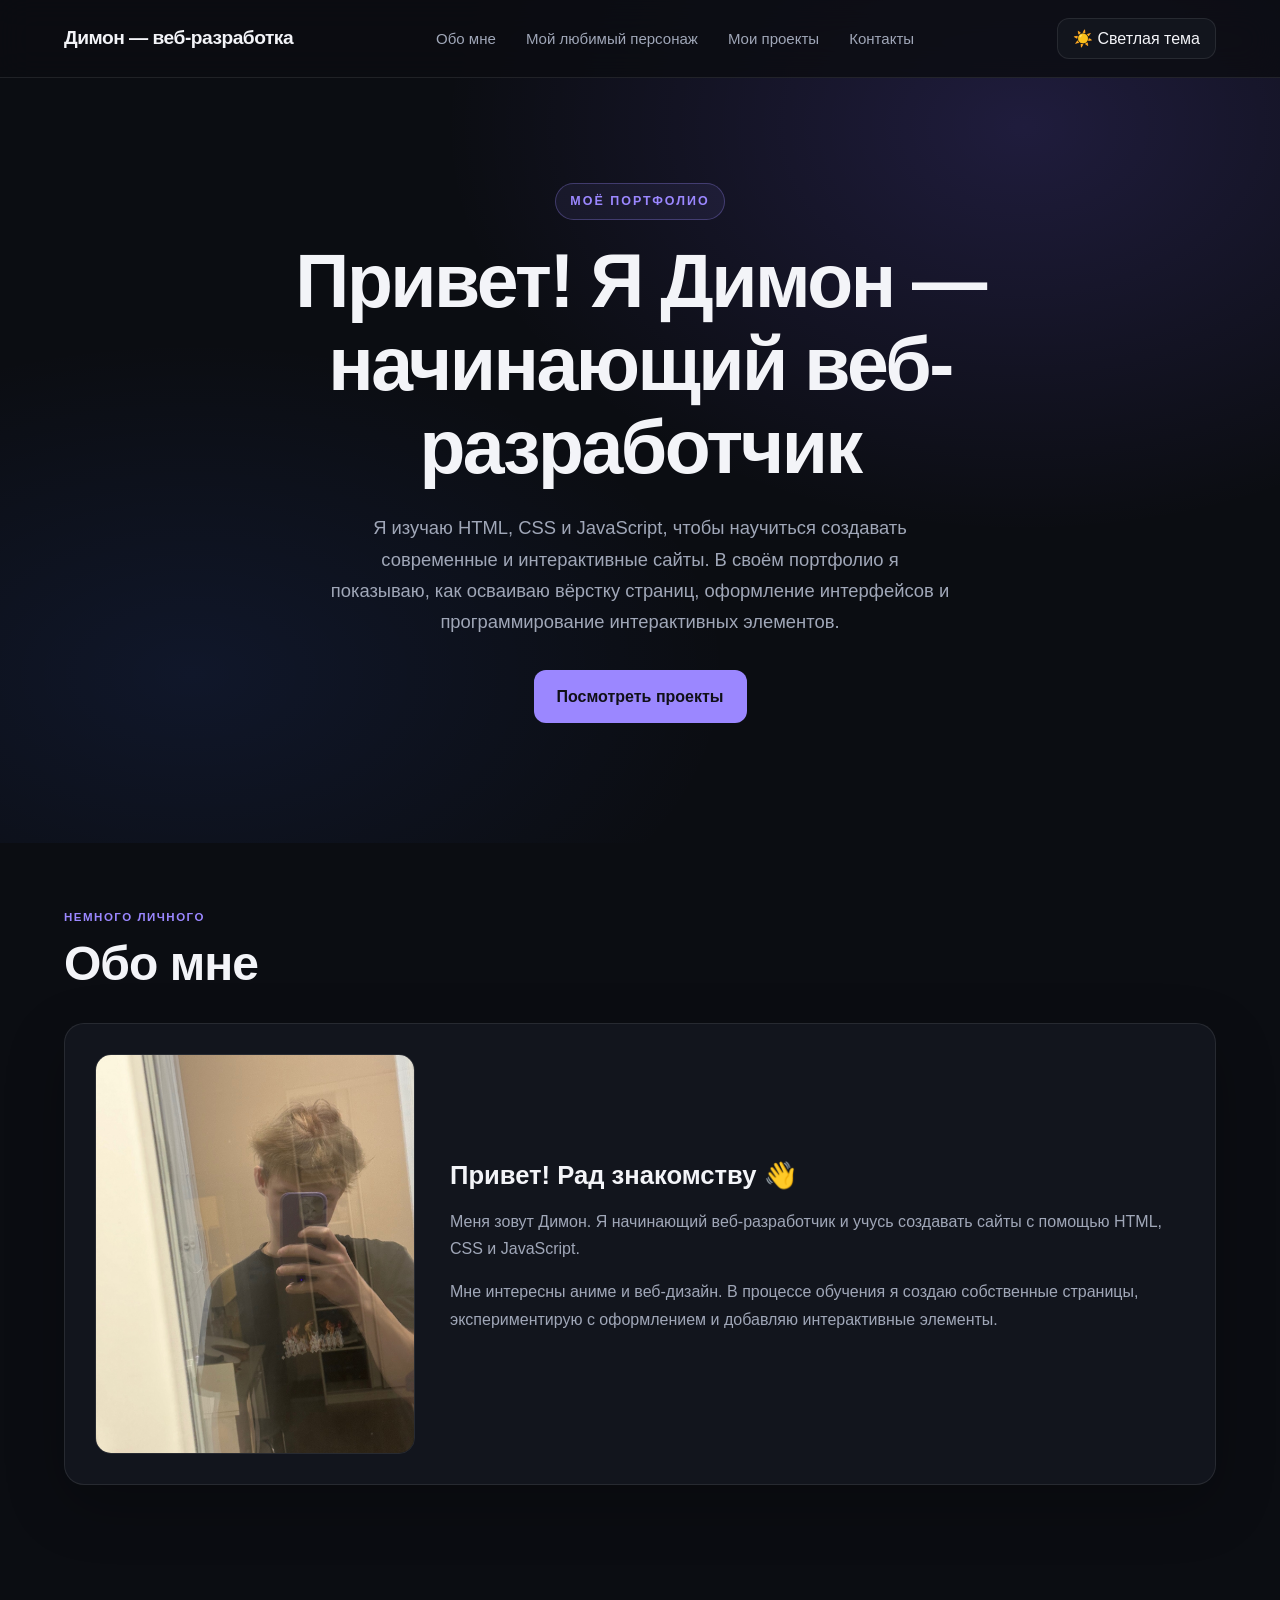
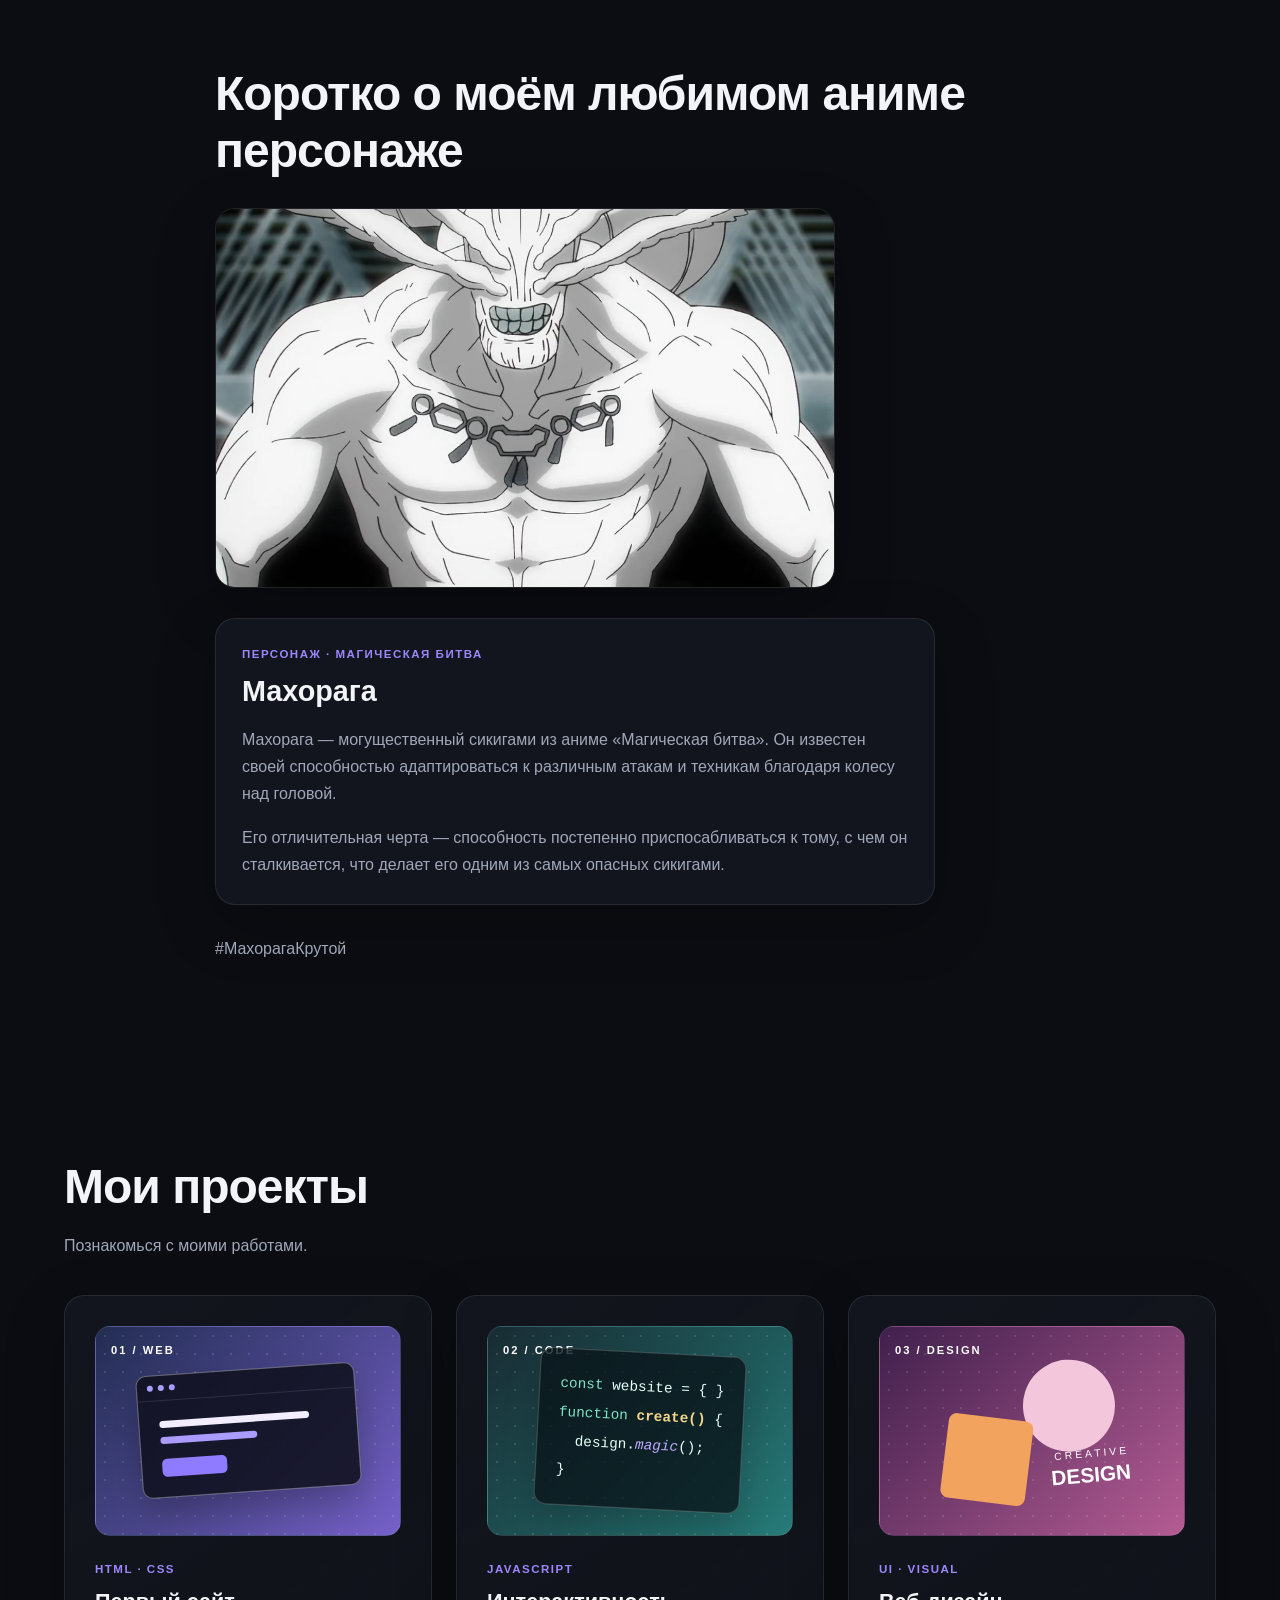
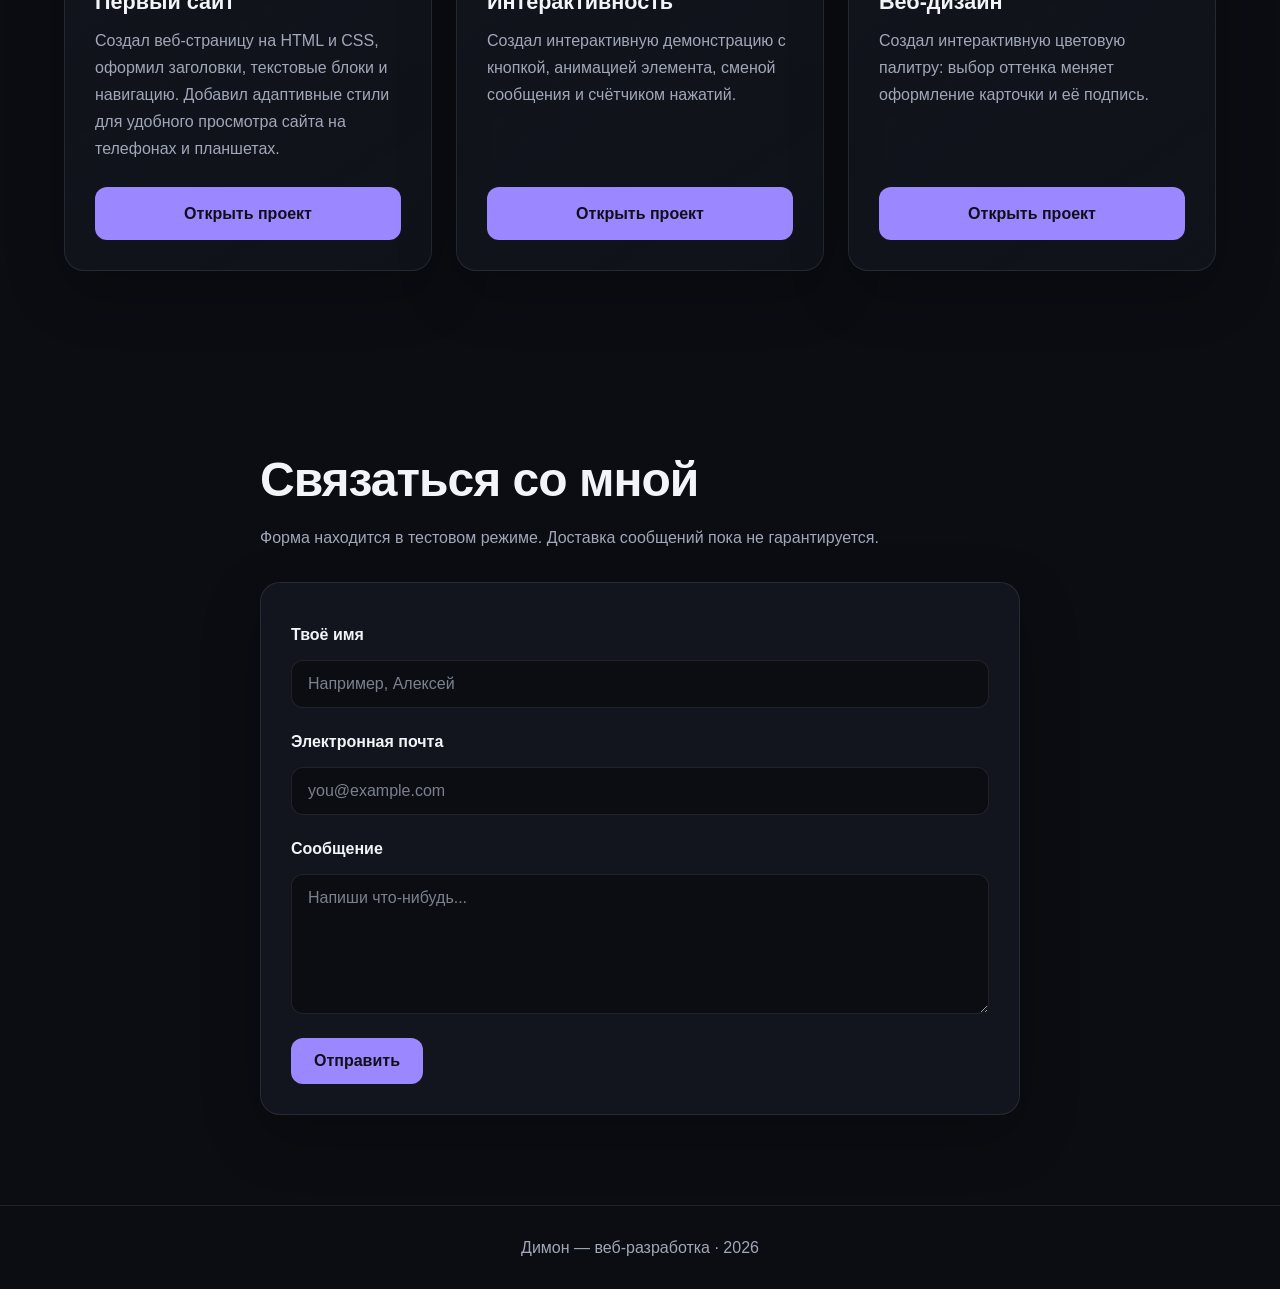
==== commit 89af90f1: "Добавить описание страницы" ====
--- a/index.html
+++ b/index.html
@@ -6,6 +6,7 @@
     <meta name="viewport" content="width=device-width, initial-scale=1.0">
 
     <title>Димон — веб-разработка — портфолио</title>
+    <meta name="description" content="Портфолио Димона — учебные проекты на HTML, CSS и JavaScript, знакомство с веб-разработкой и интерактивными элементами.">
 
     <link rel="stylesheet" href="style.css">
     <script src="script.js" defer></script>
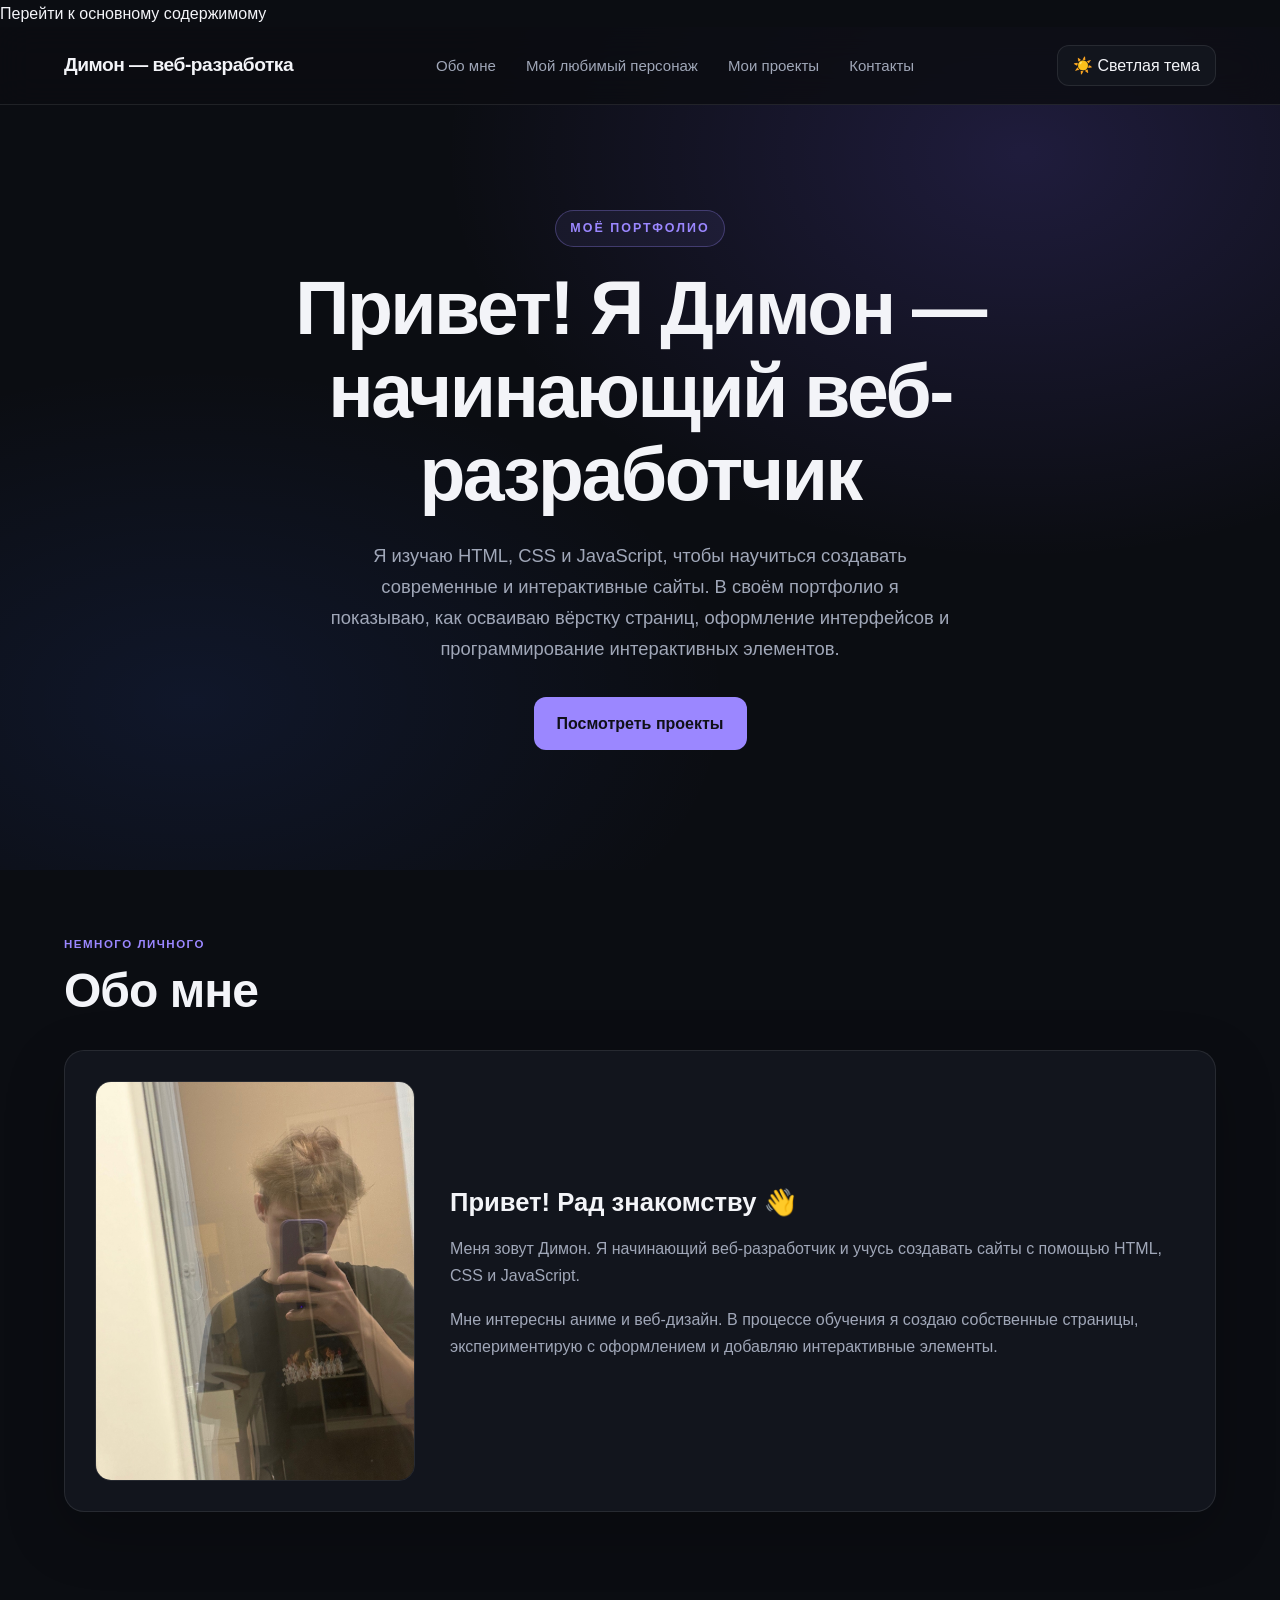
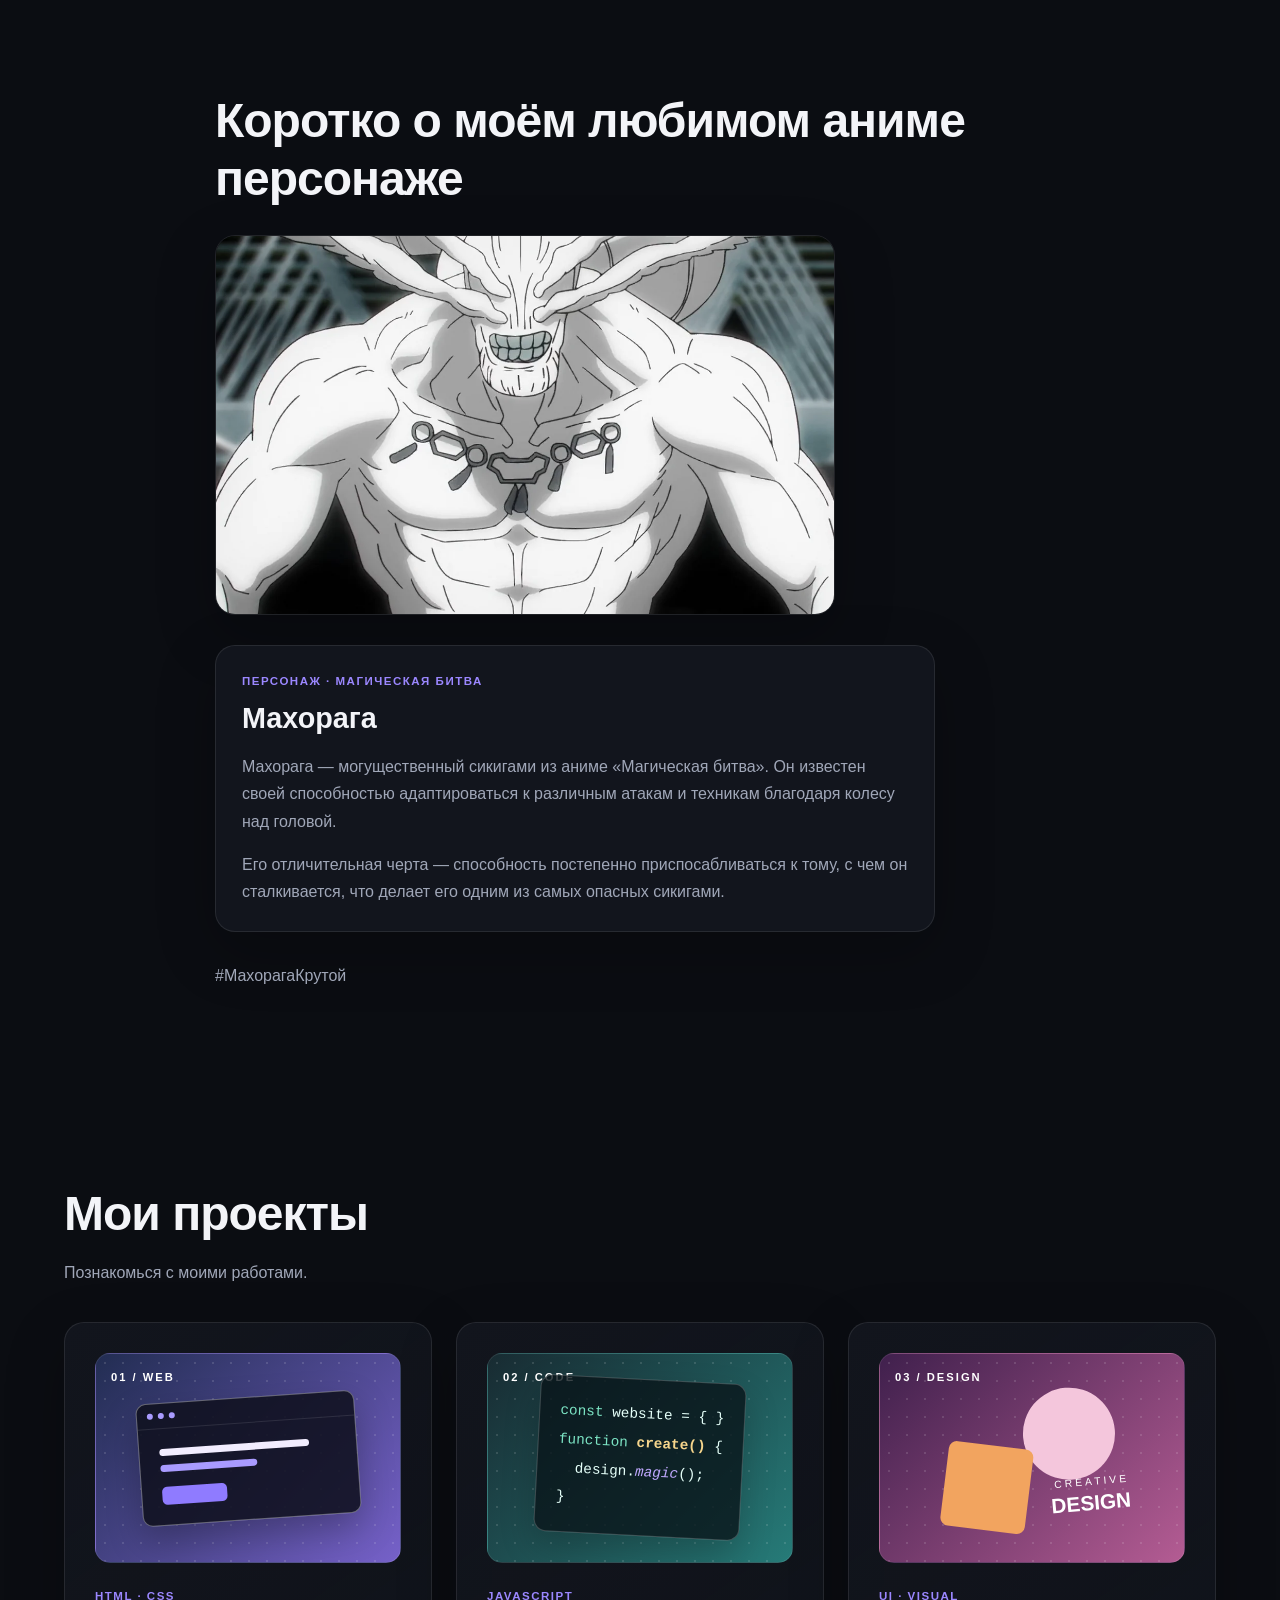
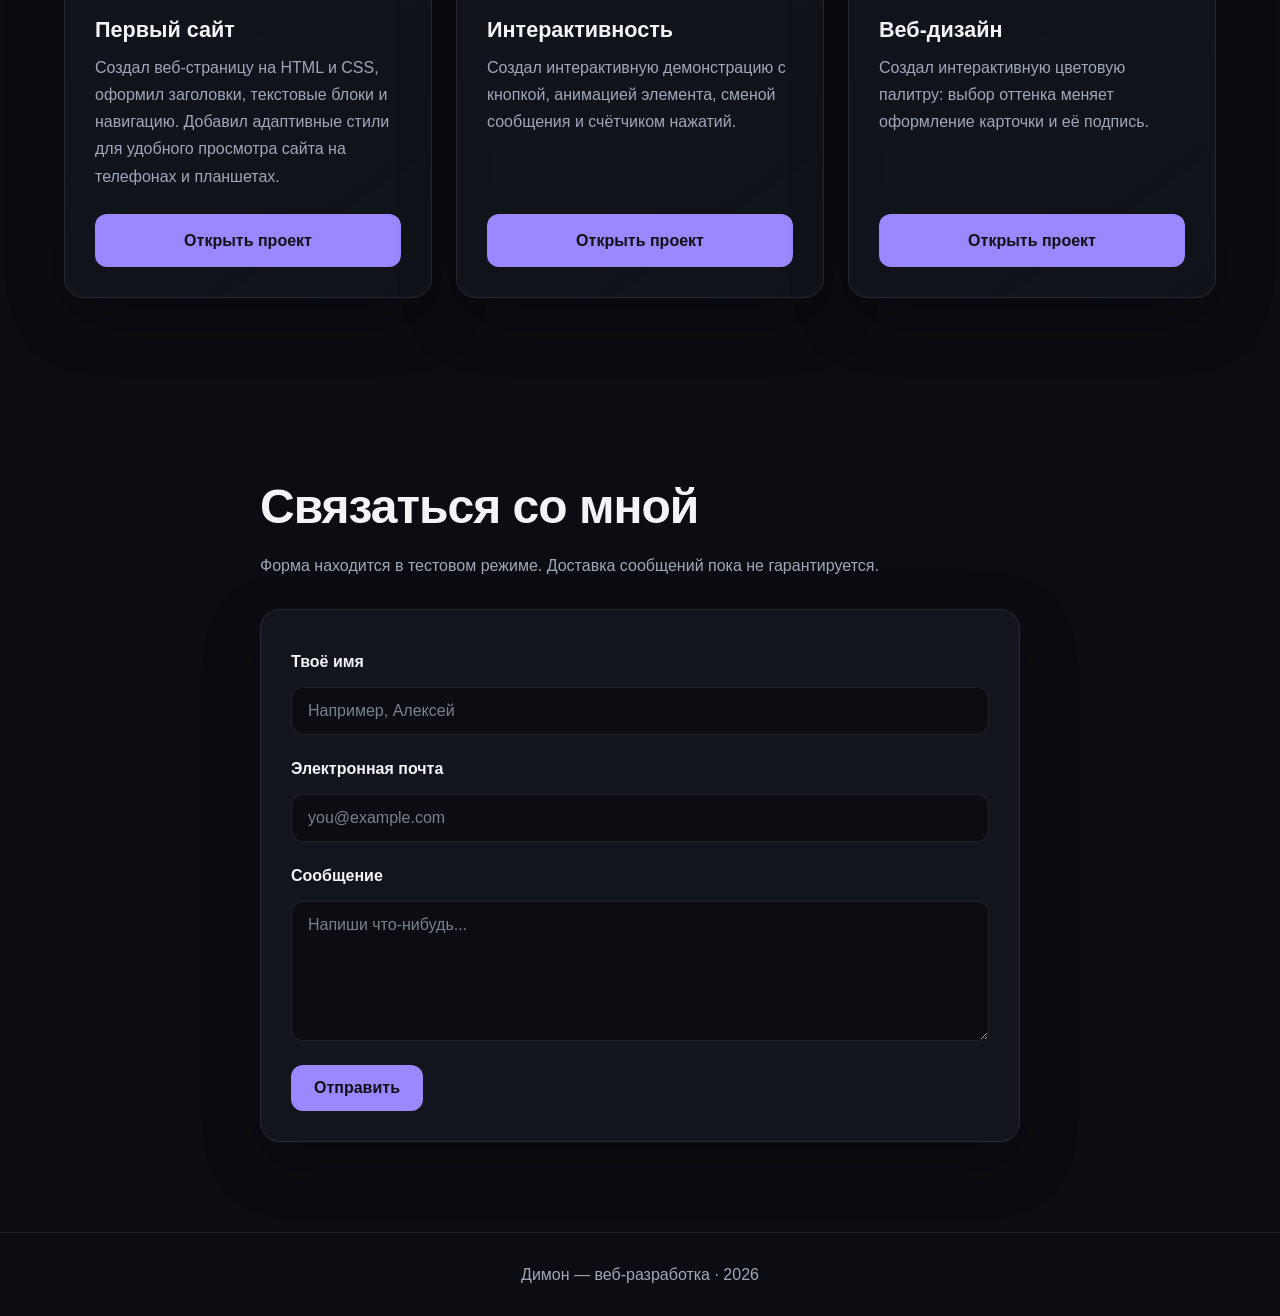
==== commit a2ff9f04: "Улучшение доступности главной страницы" ====
--- a/index.html
+++ b/index.html
@@ -13,6 +13,9 @@
 </head>
 
 <body>
+    <a class="skip-link" href="#main-content">
+    Перейти к основному содержимому
+    </a>
 
     <header class="hero" id="home">
         <nav class="navigation">
@@ -33,7 +36,6 @@
         <div class="hero-content">
             <p class="eyebrow">МОЁ ПОРТФОЛИО</p>
 
-
             <h1>Привет! Я Димон — начинающий веб-разработчик</h1>
 
             <p>
@@ -42,14 +44,13 @@
                 интерактивных элементов.
             </p>
 
-
             <a class="button" href="#projects">
                 Посмотреть проекты
             </a>
         </div>
     </header>
 
-    <main>
+    <main id="main-content">
 
         <section id="my-about" class="section my-about">
             <p class="project-category">НЕМНОГО ЛИЧНОГО</p>
@@ -61,7 +62,6 @@
 
                 <div class="my-about-text">
                     <h3>Привет! Рад знакомству 👋</h3>
-
 
                     <p>
                         Меня зовут Димон. Я начинающий веб-разработчик
@@ -76,8 +76,6 @@
                 </div>
             </div>
         </section>
-
-
 
         <section id="about" class="section">
             <h2>Коротко о моём любимом аниме персонаже</h2>
@@ -107,12 +105,10 @@
             <p>#МахорагаКрутой</p>
         </section>
 
-
         <section id="projects" class="section">
             <h2>Мои проекты</h2>
 
             <p>Познакомься с моими работами.</p>
-
 
             <div class="cards">
 
@@ -198,13 +194,12 @@
                 </article>
 
             </div>
-
         </section>
 
         <section id="contact" class="section">
             <h2>Связаться со мной</h2>
 
-             <p>
+            <p>
                 Форма находится в тестовом режиме.
                 Доставка сообщений пока не гарантируется.
             </p>
--- a/style.css
+++ b/style.css
@@ -1,4 +1,3 @@
-
 /* =========================
    1. ОСНОВНЫЕ НАСТРОЙКИ
 ========================= */
@@ -66,7 +65,6 @@
     background: var(--accent);
     color: #0b0d12;
 }
-
 
 /* =========================
    2. ШАПКА И НАВИГАЦИЯ
@@ -146,7 +144,6 @@
     background: var(--surface-hover);
 }
 
-
 /* =========================
    3. ПЕРВЫЙ ЭКРАН
 ========================= */
@@ -188,7 +185,6 @@
     color: var(--muted);
     font-size: clamp(1rem, 2vw, 1.15rem);
 }
-
 
 /* =========================
    4. КНОПКИ
@@ -233,7 +229,6 @@
     outline-offset: 4px;
 }
 
-
 /* =========================
    5. СЕКЦИИ САЙТА
 ========================= */
@@ -273,7 +268,6 @@
     object-fit: cover;
     box-shadow: var(--shadow);
 }
-
 
 /* =========================
    6. КАРТОЧКИ ПРОЕКТОВ
@@ -340,20 +334,6 @@
     margin-top: auto;
 }
 
-/* Детали проекта, если они используются в HTML */
-.project-details {
-    width: 100%;
-    margin-top: 20px;
-    padding-top: 16px;
-    border-top: 1px solid var(--border);
-    color: var(--muted);
-}
-
-.project-details[hidden] {
-    display: none;
-}
-
-
 /* =========================
    7. ФОРМА КОНТАКТОВ
 ========================= */
@@ -416,7 +396,6 @@
     color: var(--accent);
 }
 
-
 /* =========================
    8. ПОДВАЛ
 ========================= */
@@ -431,7 +410,6 @@
 footer p {
     margin: 0;
 }
-
 
 /* =========================
    9. СВЕТЛАЯ ТЕМА
@@ -475,7 +453,6 @@
         var(--bg);
 }
 
-
 /* =========================
    10. АДАПТАЦИЯ ПОД ПЛАНШЕТЫ
 ========================= */
@@ -502,7 +479,6 @@
     }
 }
 
-
 /* =========================
    11. АДАПТАЦИЯ ПОД ТЕЛЕФОНЫ
 ========================= */
@@ -567,7 +543,6 @@
         border-radius: 14px;
     }
 }
-
 
 /* =========================
    12. УМЕНЬШЕННОЕ ДВИЖЕНИЕ
@@ -581,6 +556,20 @@
         animation-duration: 0.01ms !important;
         animation-iteration-count: 1 !important;
         transition-duration: 0.01ms !important;
+    }
+
+    .browser-preview,
+    .code-preview,
+    .design-preview,
+    .palette-swatch,
+    .palette-preview,
+    .palette-preview-shape,
+    .palette-preview-tag {
+        transition: none;
+    }
+
+    html {
+        scroll-behavior: auto;
     }
 }
 
@@ -790,20 +779,6 @@
 
 .card:hover .design-preview {
     transform: rotate(0) scale(1.05);
-}
-
-@media (max-width: 600px) {
-    .project-cover {
-        height: 200px;
-    }
-}
-
-@media (prefers-reduced-motion: reduce) {
-    .browser-preview,
-    .code-preview,
-    .design-preview {
-        transition: none;
-    }
 }
 
 /* =========================
@@ -1034,35 +1009,6 @@
 
 .case-footer .button {
     margin-top: 15px;
-}
-
-@media (max-width: 650px) {
-    .project-hero {
-        padding-top: 60px;
-    }
-
-    .project-hero h1 {
-        letter-spacing: -1.5px;
-    }
-
-    .project-meta {
-        grid-template-columns: 1fr;
-        gap: 18px;
-    }
-
-    .case-preview {
-        min-height: 250px;
-        padding: 18px;
-        border-radius: 16px;
-    }
-
-    .case-feature-grid {
-        grid-template-columns: 1fr;
-    }
-
-    .case-section {
-        padding: 45px 0;
-    }
 }
 
 /* =========================
@@ -1201,16 +1147,6 @@
     color: var(--accent);
 }
 
-@media (max-width: 600px) {
-    .js-code {
-        padding: 18px;
-    }
-
-    .interactive-demo {
-        padding: 28px 18px;
-    }
-}
-
 /* =========================
    ПРОЕКТ 3: ВЕБ-ДИЗАЙН
 ========================= */
@@ -1396,61 +1332,6 @@
     font-size: 0.9rem;
 }
 
-.palette-swatch:focus-visible {
-    outline: 2px solid var(--text);
-    outline-offset: 5px;
-}
-
-@media (max-width: 600px) {
-    .design-artwork {
-        min-height: 280px;
-        padding: 18px;
-    }
-
-    .artwork-circle {
-        top: 55px;
-        right: 15px;
-        width: 110px;
-        height: 110px;
-    }
-
-    .artwork-square {
-        top: 105px;
-        right: 90px;
-        width: 75px;
-        height: 75px;
-    }
-
-    .artwork-title {
-        margin-top: 80px;
-        font-size: 2.6rem;
-    }
-
-    .palette-demo {
-        padding: 16px;
-    }
-
-    .palette-preview {
-        padding: 22px;
-    }
-
-    .palette-preview-shape {
-        top: 25px;
-        right: 20px;
-        width: 65px;
-        height: 65px;
-    }
-}
-
-@media (prefers-reduced-motion: reduce) {
-    .palette-swatch,
-    .palette-preview,
-    .palette-preview-shape,
-    .palette-preview-tag {
-        transition: none;
-    }
-}
-
 /* =========================
    ДОСТУПНОСТЬ И ФОКУС
 ========================= */
@@ -1462,11 +1343,6 @@
     outline-offset: 4px;
 }
 
-@media (prefers-reduced-motion: reduce) {
-    html {
-        scroll-behavior: auto;
-    }
-}
 /* Информация о персонаже */
 
 .character-info {
@@ -1493,12 +1369,6 @@
     margin-bottom: 0;
 }
 
-@media (max-width: 600px) {
-    .character-info {
-        padding: 20px;
-        border-radius: 14px;
-    }
-}
 /* =========================
    МОЙ ЛИЧНЫЙ РАЗДЕЛ
 ========================= */
@@ -1539,19 +1409,6 @@
     color: var(--muted);
 }
 
-@media (max-width: 650px) {
-    .my-about-content {
-        grid-template-columns: 1fr;
-        gap: 22px;
-        padding: 20px;
-    }
-
-    .my-about-image {
-        max-width: 320px;
-        aspect-ratio: 4 / 3;
-    }
-}
-
 /* =========================
    СТАТУС ФОРМЫ
 ========================= */
@@ -1582,3 +1439,107 @@
     background: rgba(255, 100, 120, 0.1);
     color: #ff7888;
 }
+
+/* Дополнительные адаптивные правила для страниц проектов */
+
+@media (max-width: 650px) {
+    .project-hero {
+        padding-top: 60px;
+    }
+
+    .project-hero h1 {
+        letter-spacing: -1.5px;
+    }
+
+    .project-meta {
+        grid-template-columns: 1fr;
+        gap: 18px;
+    }
+
+    .case-preview {
+        min-height: 250px;
+        padding: 18px;
+        border-radius: 16px;
+    }
+
+    .case-feature-grid {
+        grid-template-columns: 1fr;
+    }
+
+    .case-section {
+        padding: 45px 0;
+    }
+
+    .my-about-content {
+        grid-template-columns: 1fr;
+        gap: 22px;
+        padding: 20px;
+    }
+
+    .my-about-image {
+        max-width: 320px;
+        aspect-ratio: 4 / 3;
+    }
+}
+
+
+/* Адаптация небольших элементов страниц проектов.
+   Блок расположен после основных правил, чтобы мобильные значения
+   не перезаписывались стилями, объявленными выше. */
+@media (max-width: 600px) {
+    .project-cover {
+        height: 200px;
+    }
+
+    .js-code {
+        padding: 18px;
+    }
+
+    .interactive-demo {
+        padding: 28px 18px;
+    }
+
+    .design-artwork {
+        min-height: 280px;
+        padding: 18px;
+    }
+
+    .artwork-circle {
+        top: 55px;
+        right: 15px;
+        width: 110px;
+        height: 110px;
+    }
+
+    .artwork-square {
+        top: 105px;
+        right: 90px;
+        width: 75px;
+        height: 75px;
+    }
+
+    .artwork-title {
+        margin-top: 80px;
+        font-size: 2.6rem;
+    }
+
+    .palette-demo {
+        padding: 16px;
+    }
+
+    .palette-preview {
+        padding: 22px;
+    }
+
+    .palette-preview-shape {
+        top: 25px;
+        right: 20px;
+        width: 65px;
+        height: 65px;
+    }
+
+    .character-info {
+        padding: 20px;
+        border-radius: 14px;
+    }
+}
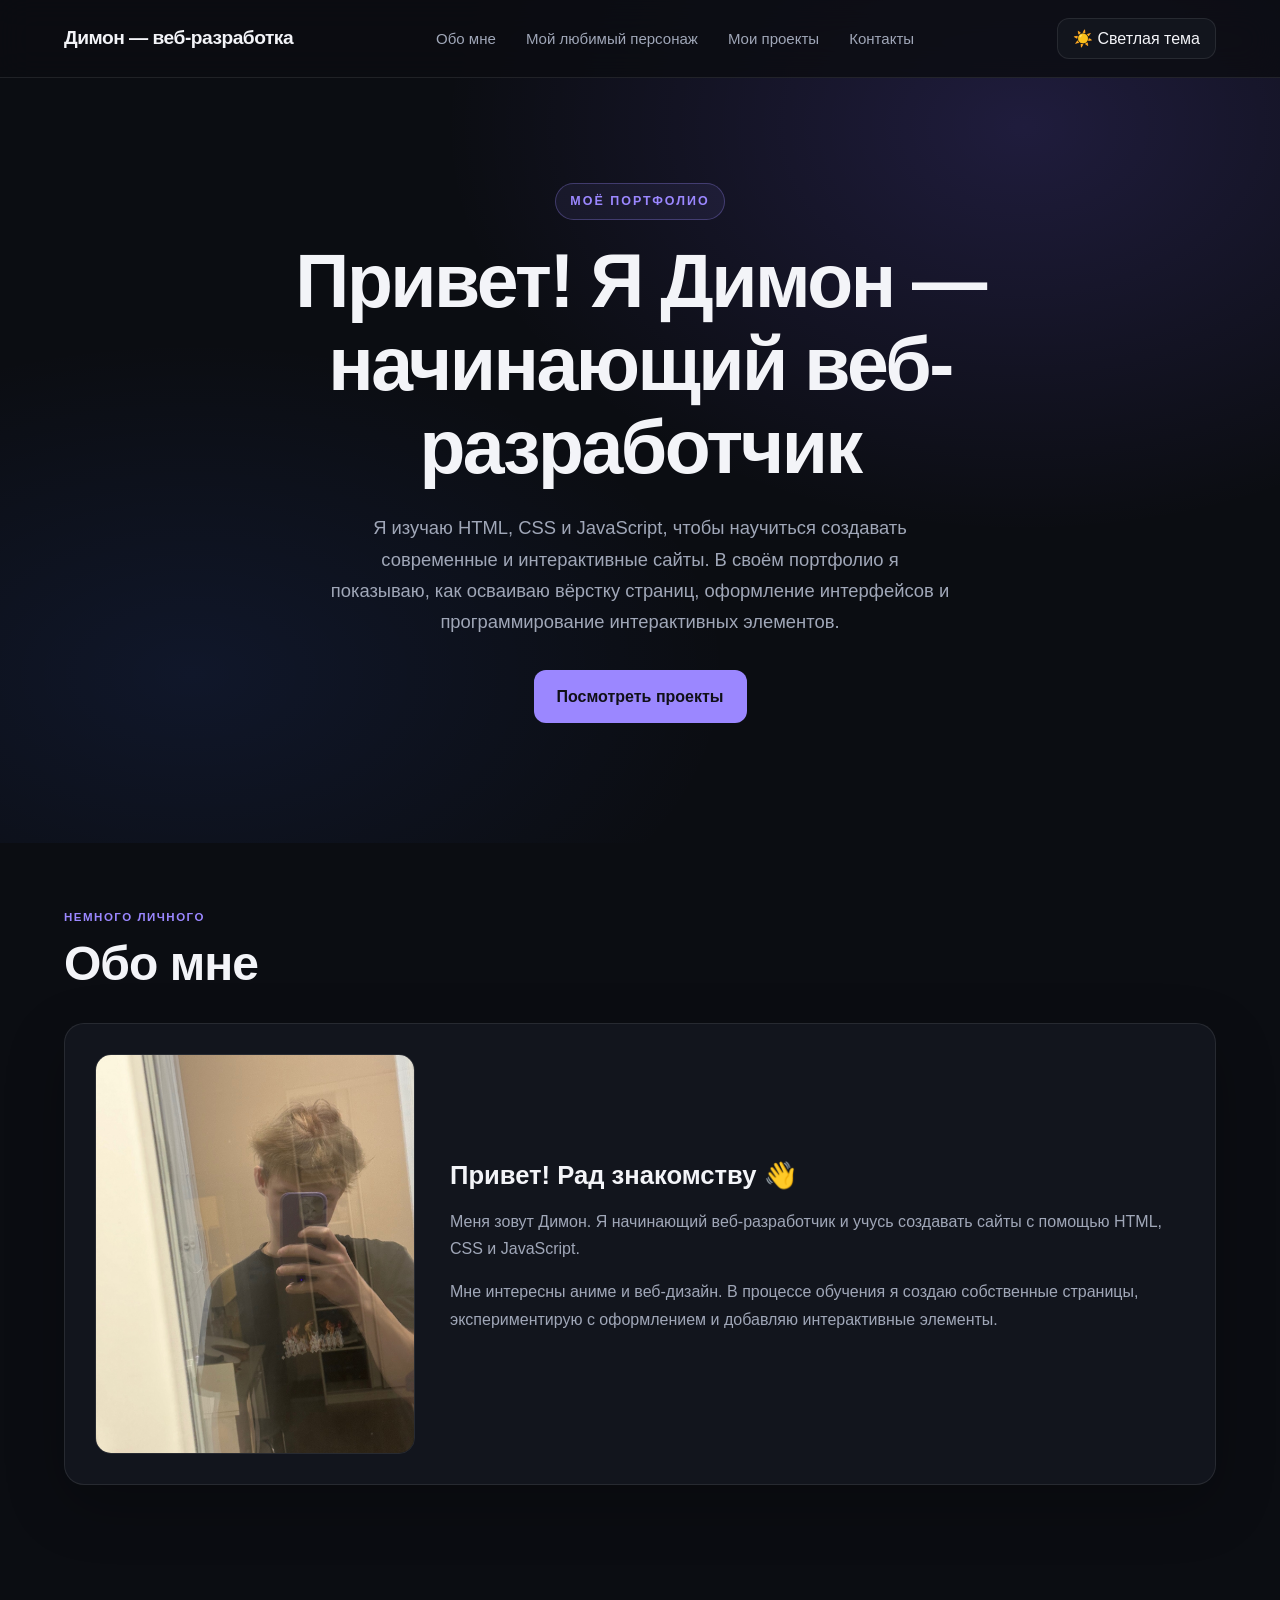
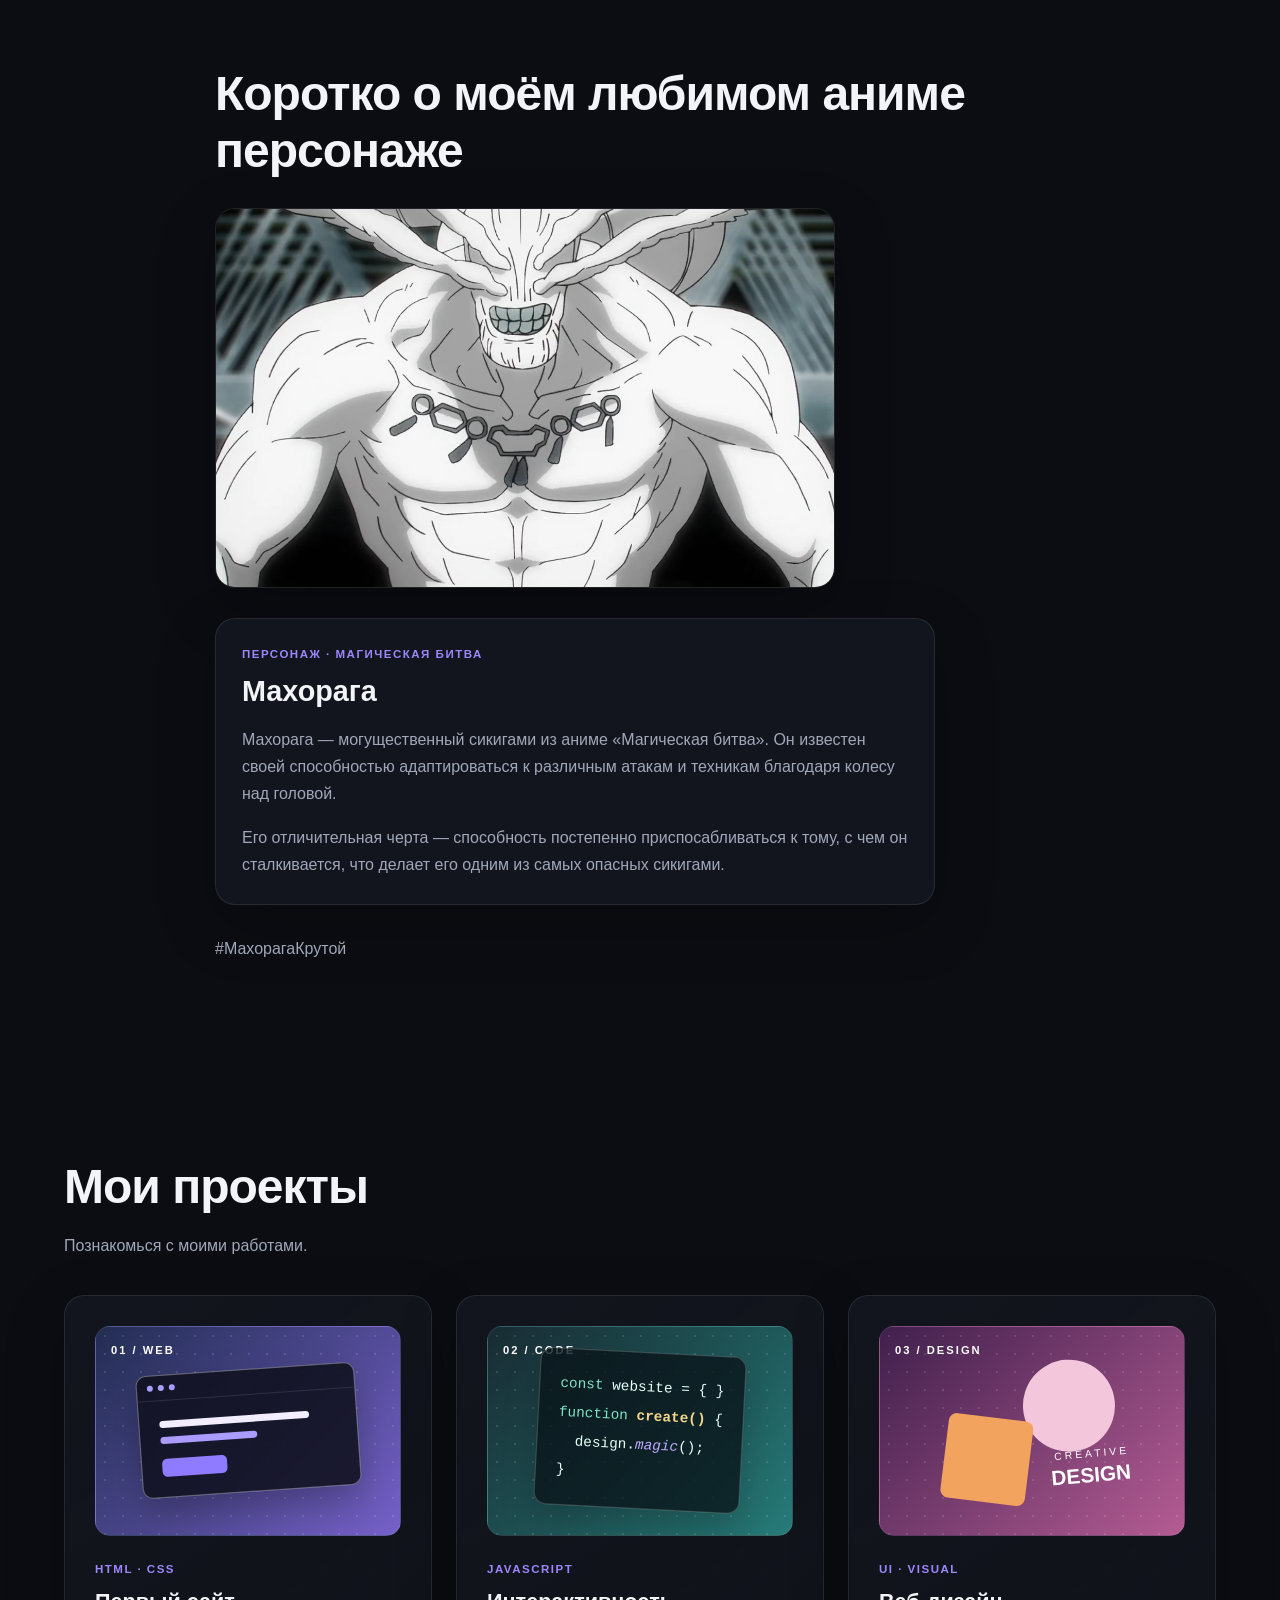
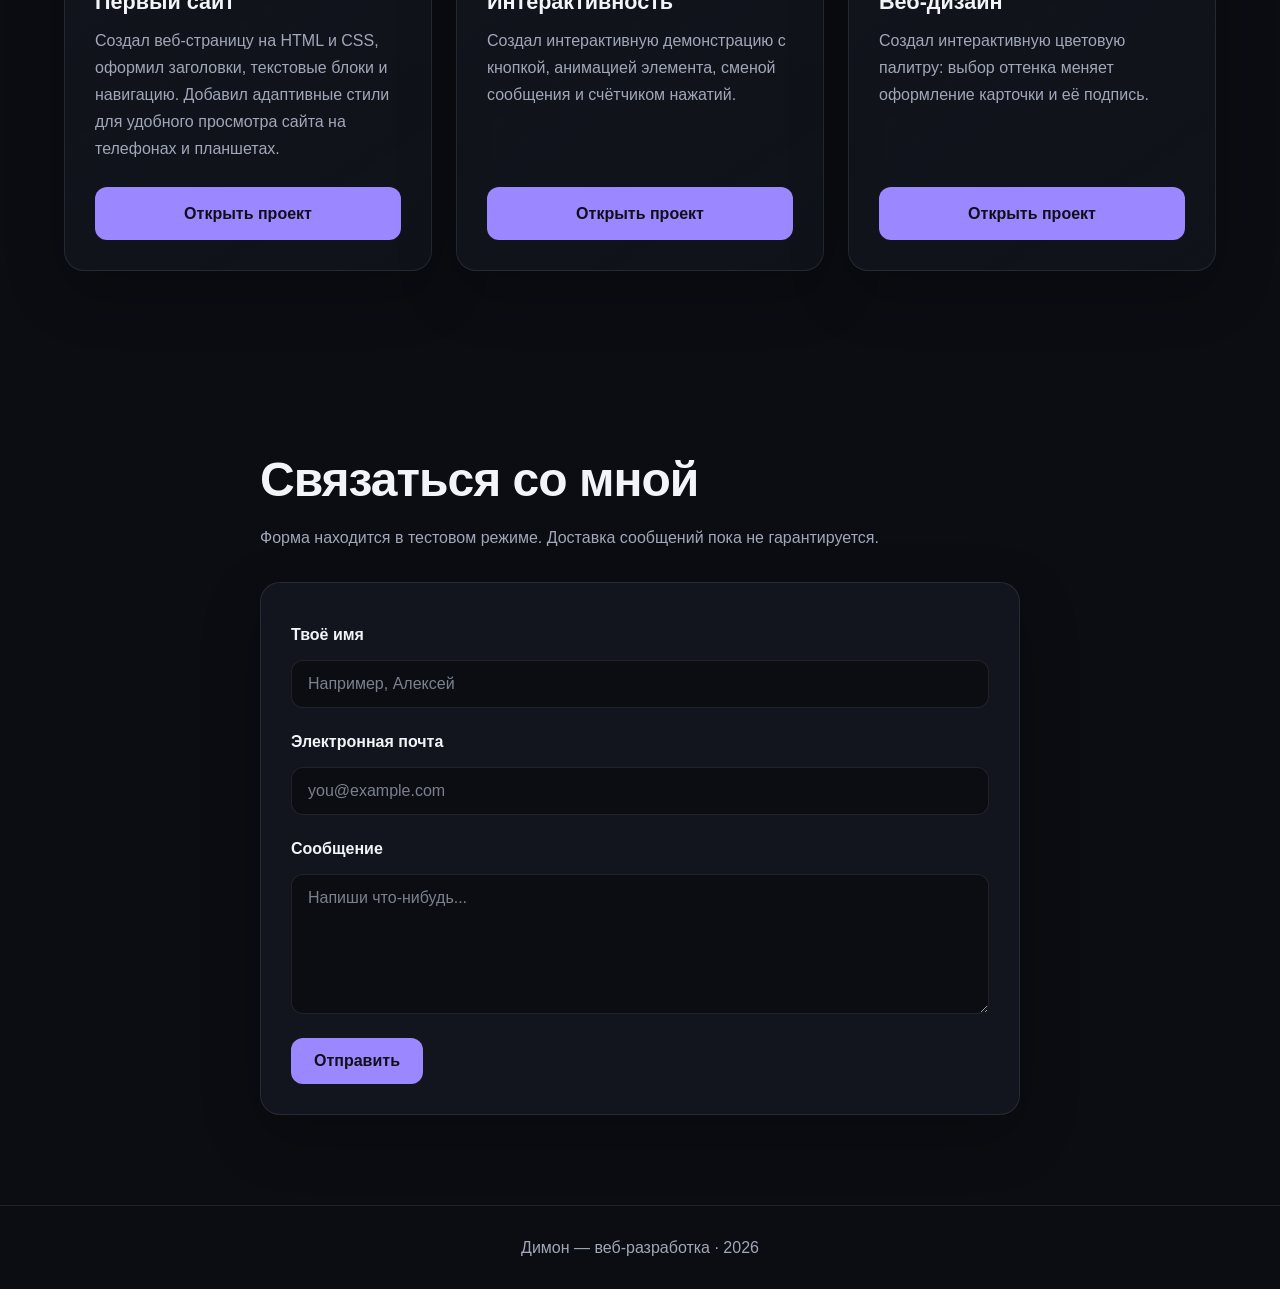
==== commit 7e5d2853: "Исправление перехода фокуса к основному содержимому" ====
--- a/index.html
+++ b/index.html
@@ -50,7 +50,7 @@
         </div>
     </header>
 
-    <main id="main-content">
+    <main id="main-content" tabindex="-1">
 
         <section id="my-about" class="section my-about">
             <p class="project-category">НЕМНОГО ЛИЧНОГО</p>
--- a/style.css
+++ b/style.css
@@ -1543,3 +1543,23 @@
         border-radius: 14px;
     }
 }
+
+/* Ссылка для перехода к основному содержимому */
+.skip-link {
+    position: absolute;
+    top: 8px;
+    left: 8px;
+    z-index: 1000;
+    padding: 12px 16px;
+    border: 2px solid var(--accent);
+    border-radius: 10px;
+    background: var(--surface);
+    color: var(--text);
+    transform: translateY(-160%);
+}
+
+.skip-link:focus {
+    transform: translateY(0);
+    outline: 3px solid var(--accent);
+    outline-offset: 3px;
+}
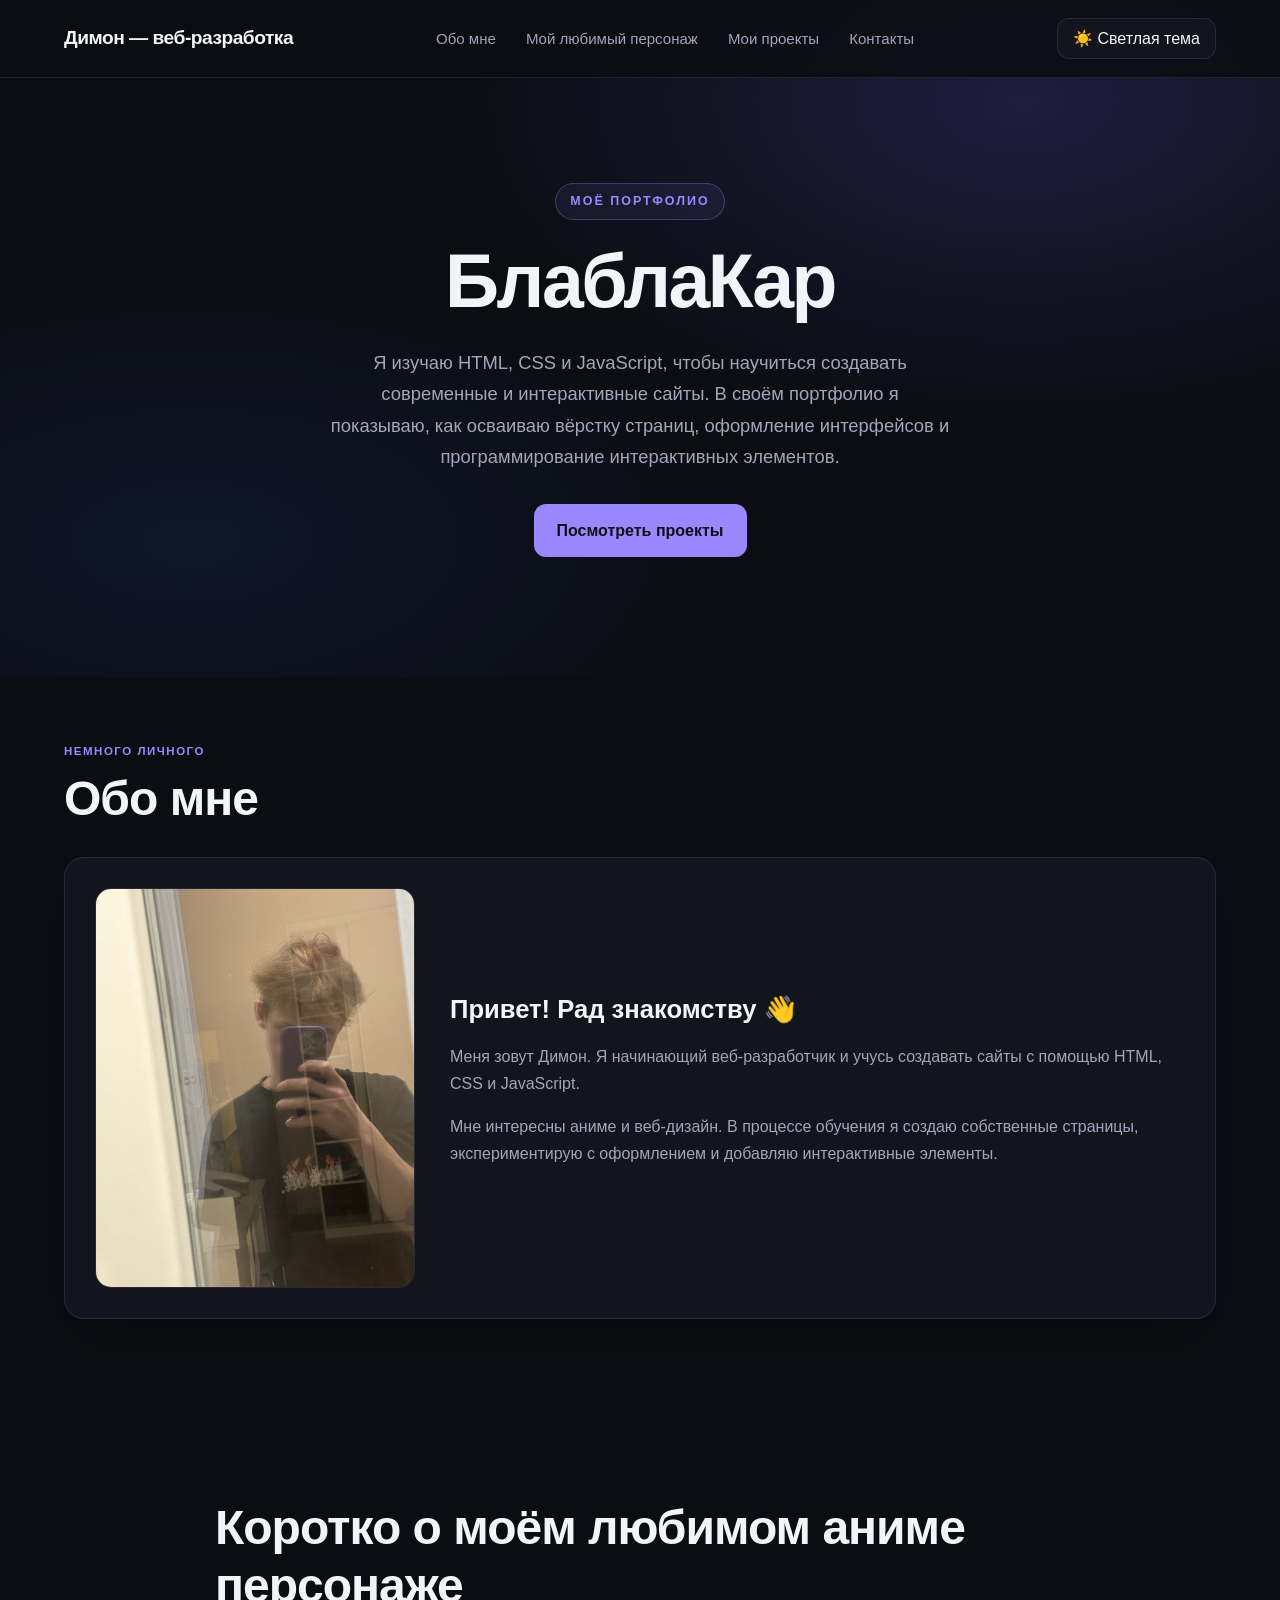
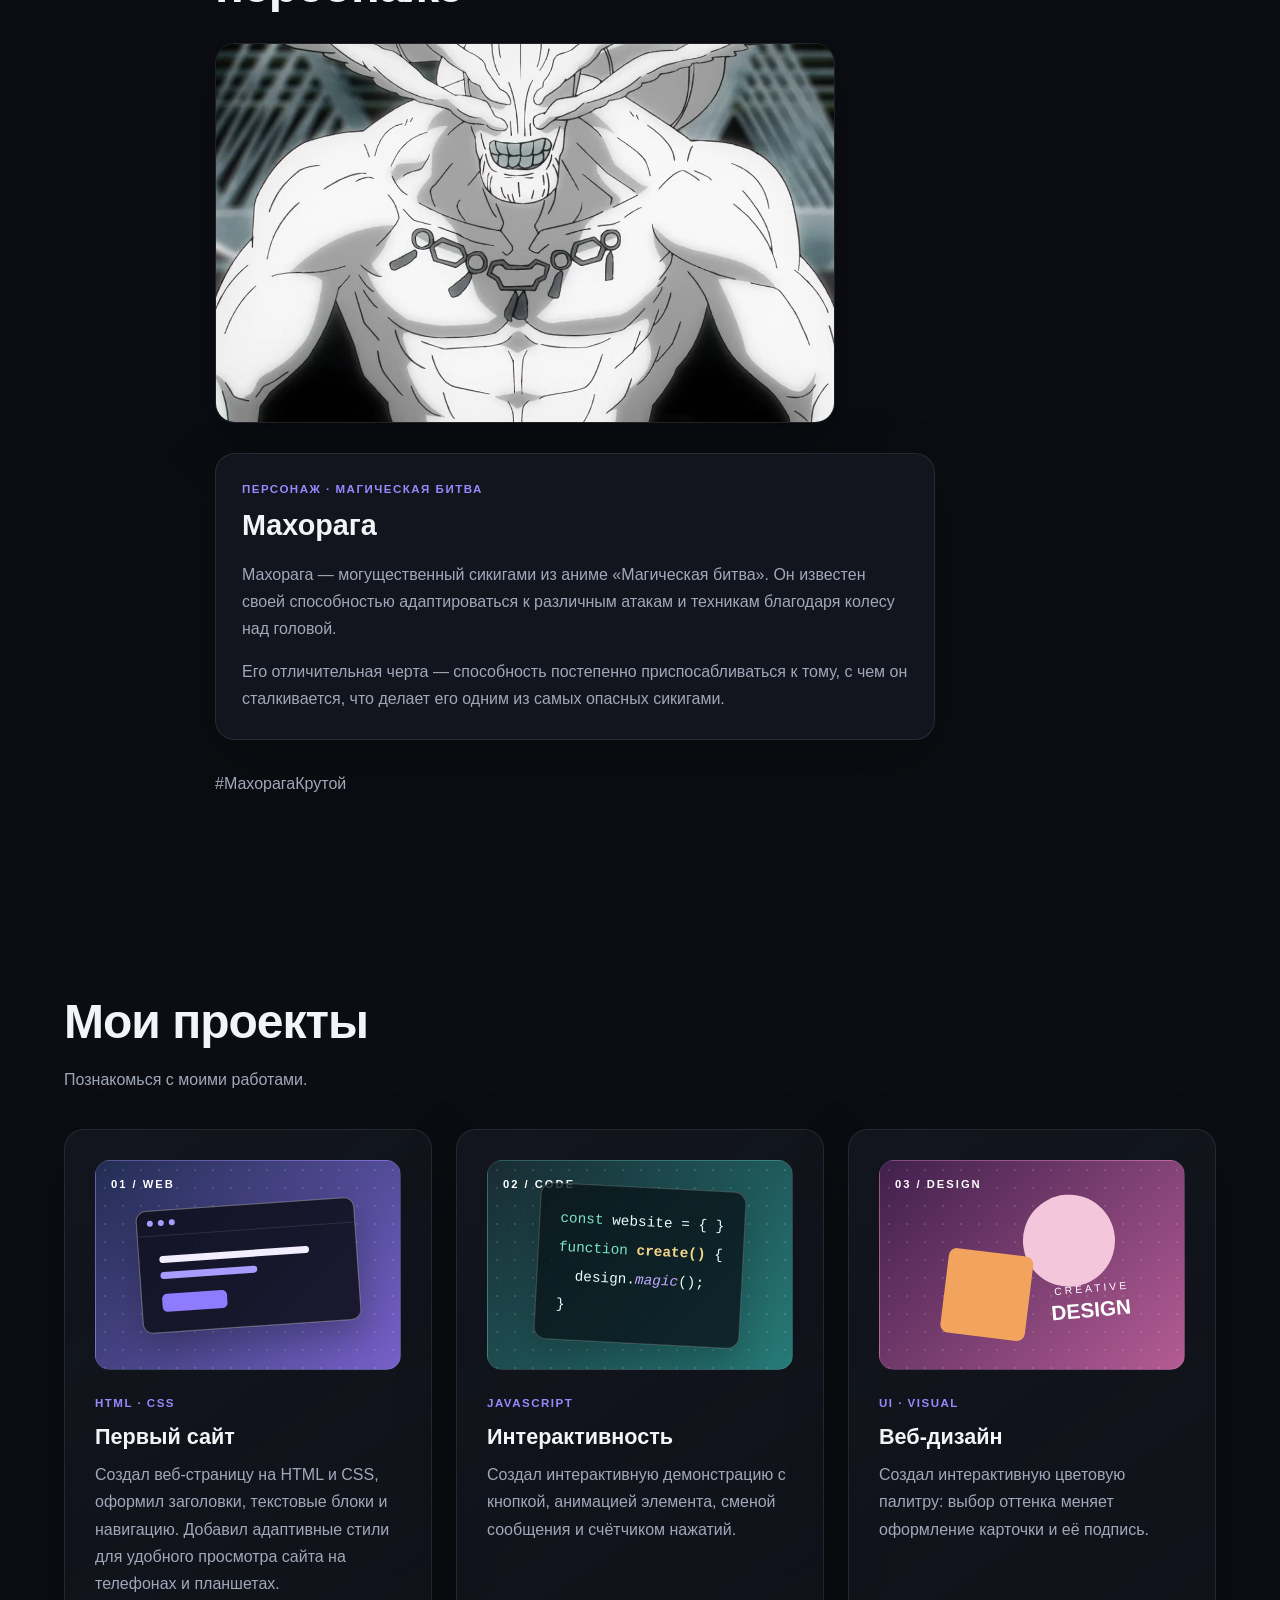
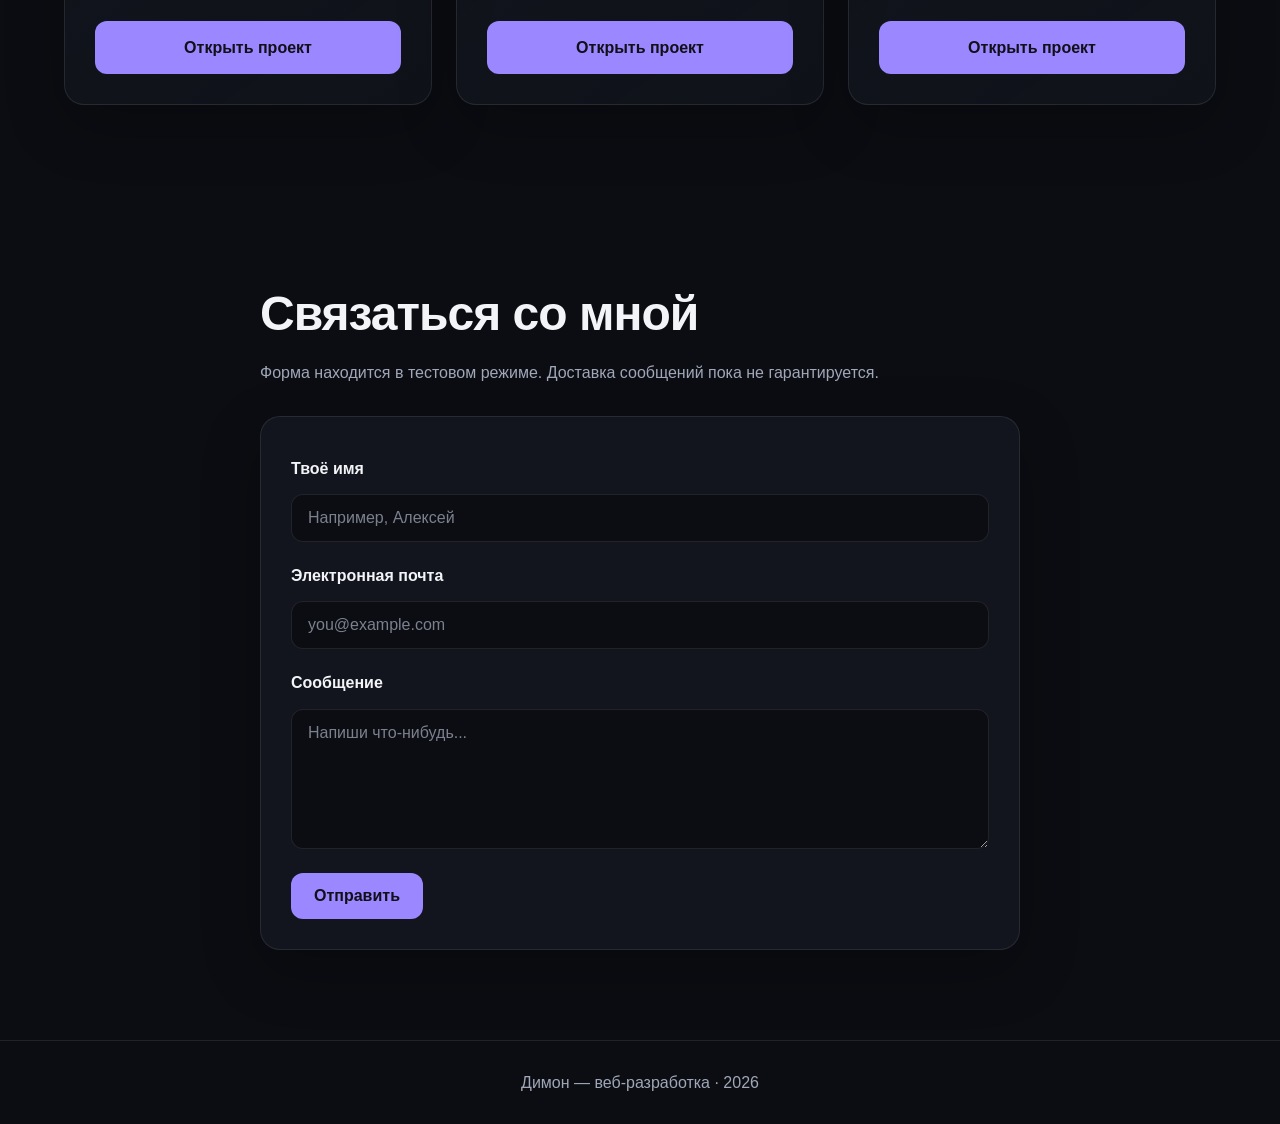
==== commit 7709b299: "Изменение заголовка (Проверка)" ====
--- a/index.html
+++ b/index.html
@@ -36,7 +36,7 @@
         <div class="hero-content">
             <p class="eyebrow">МОЁ ПОРТФОЛИО</p>
 
-            <h1>Привет! Я Димон — начинающий веб-разработчик</h1>
+            <h1>БлаблаКар</h1>
 
             <p>
                 Я изучаю HTML, CSS и JavaScript, чтобы научиться создавать современные и интерактивные сайты.
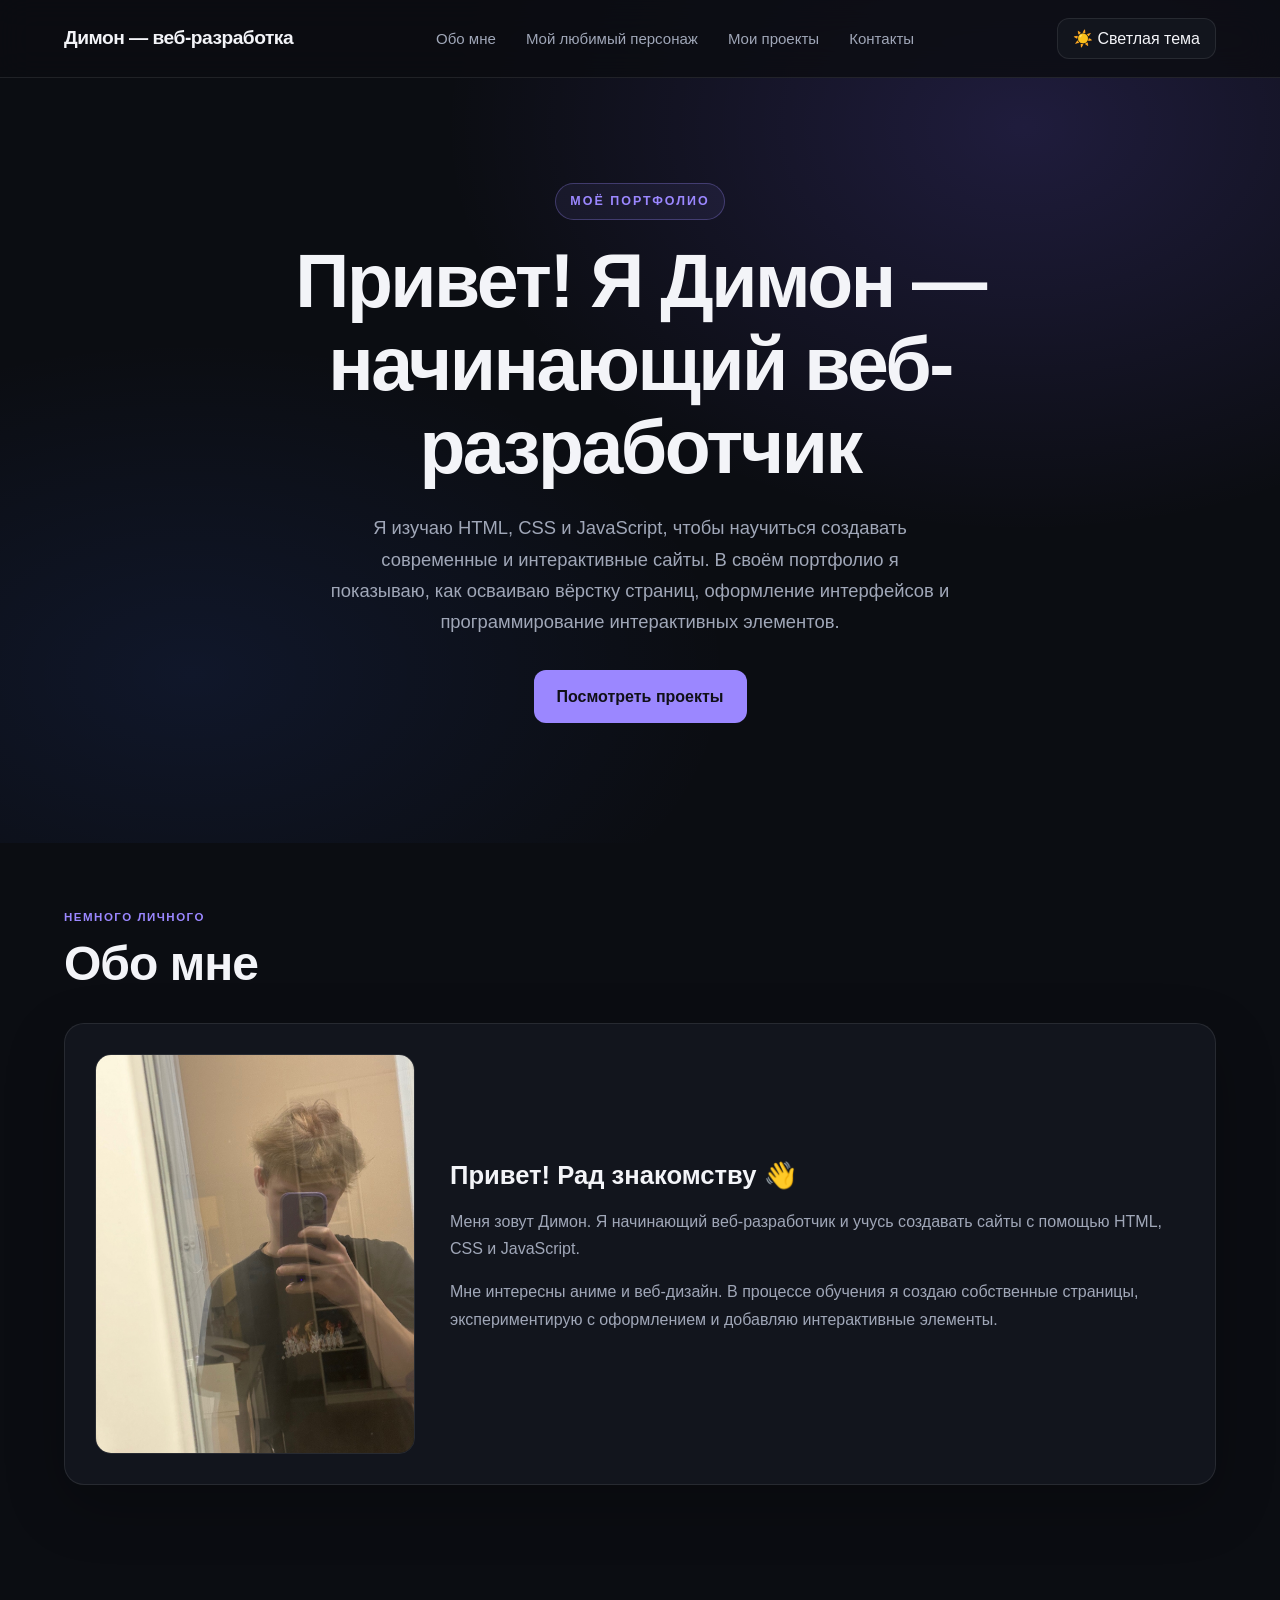
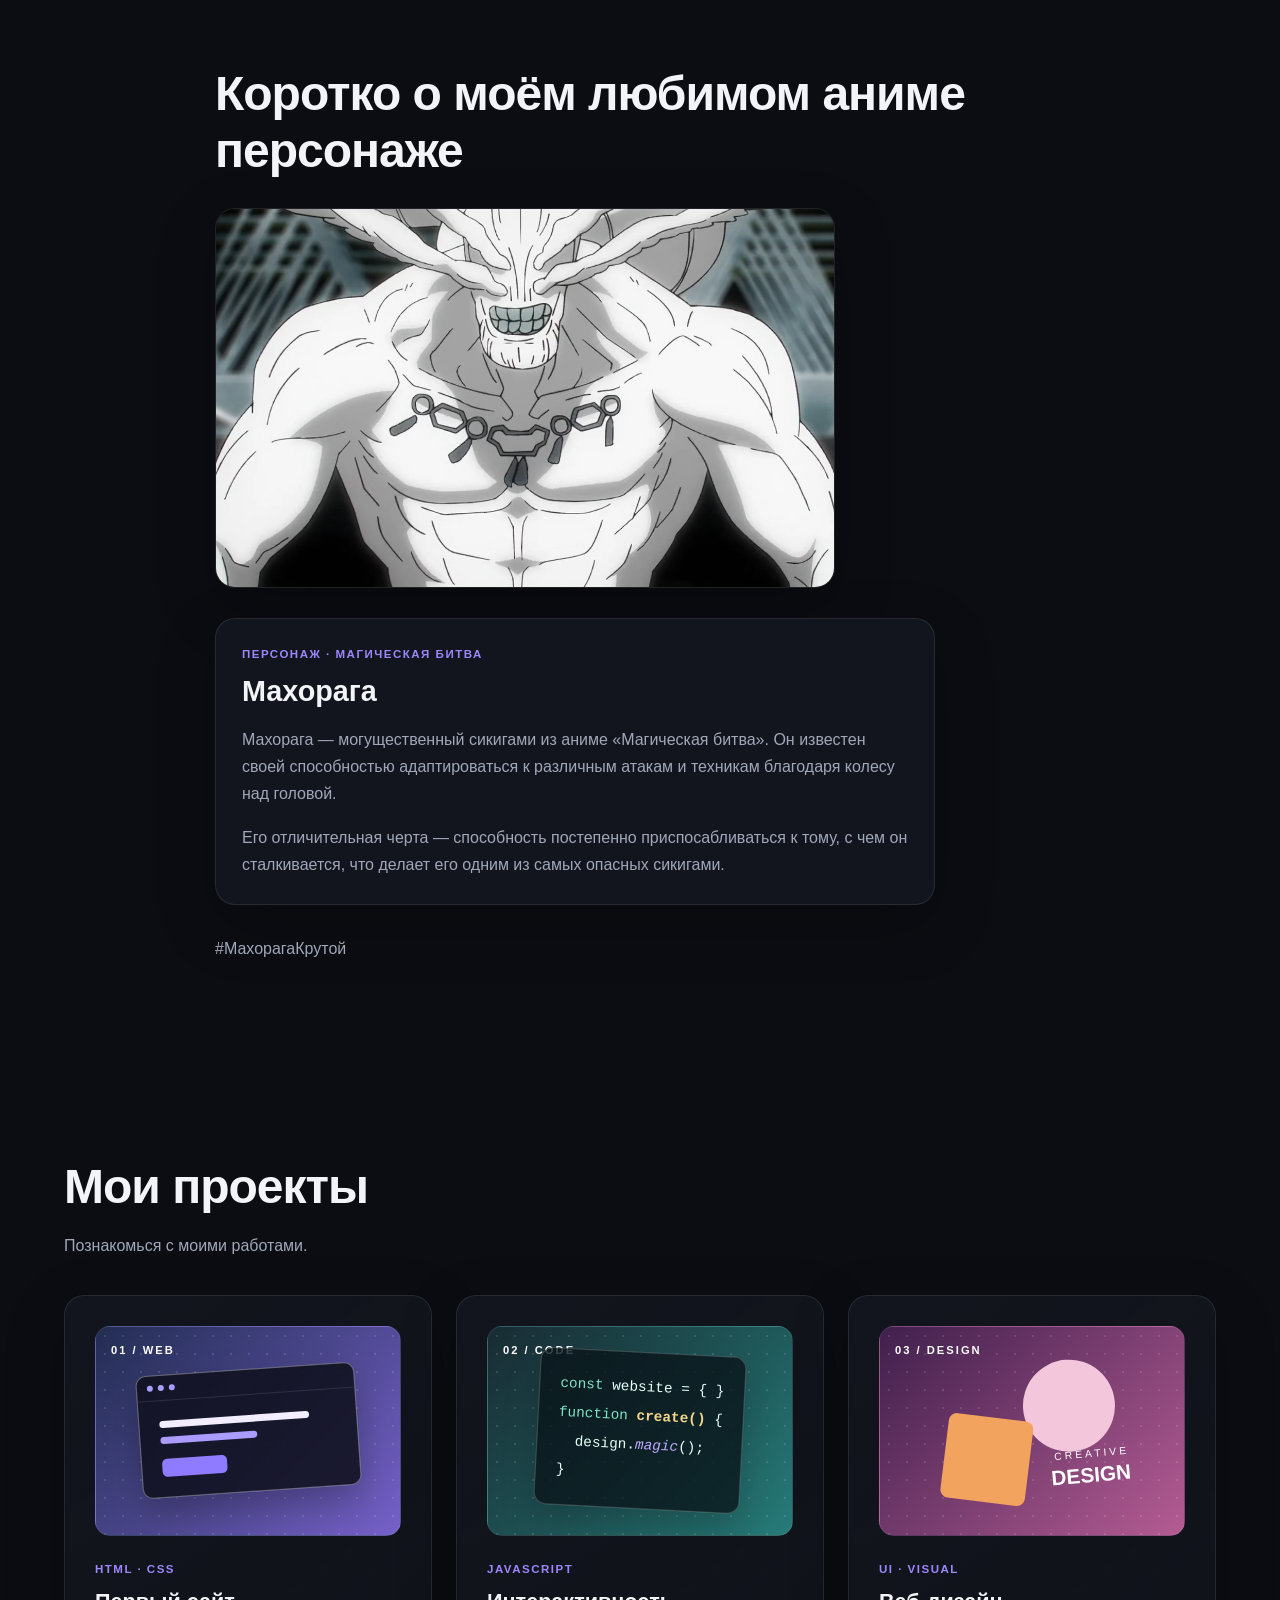
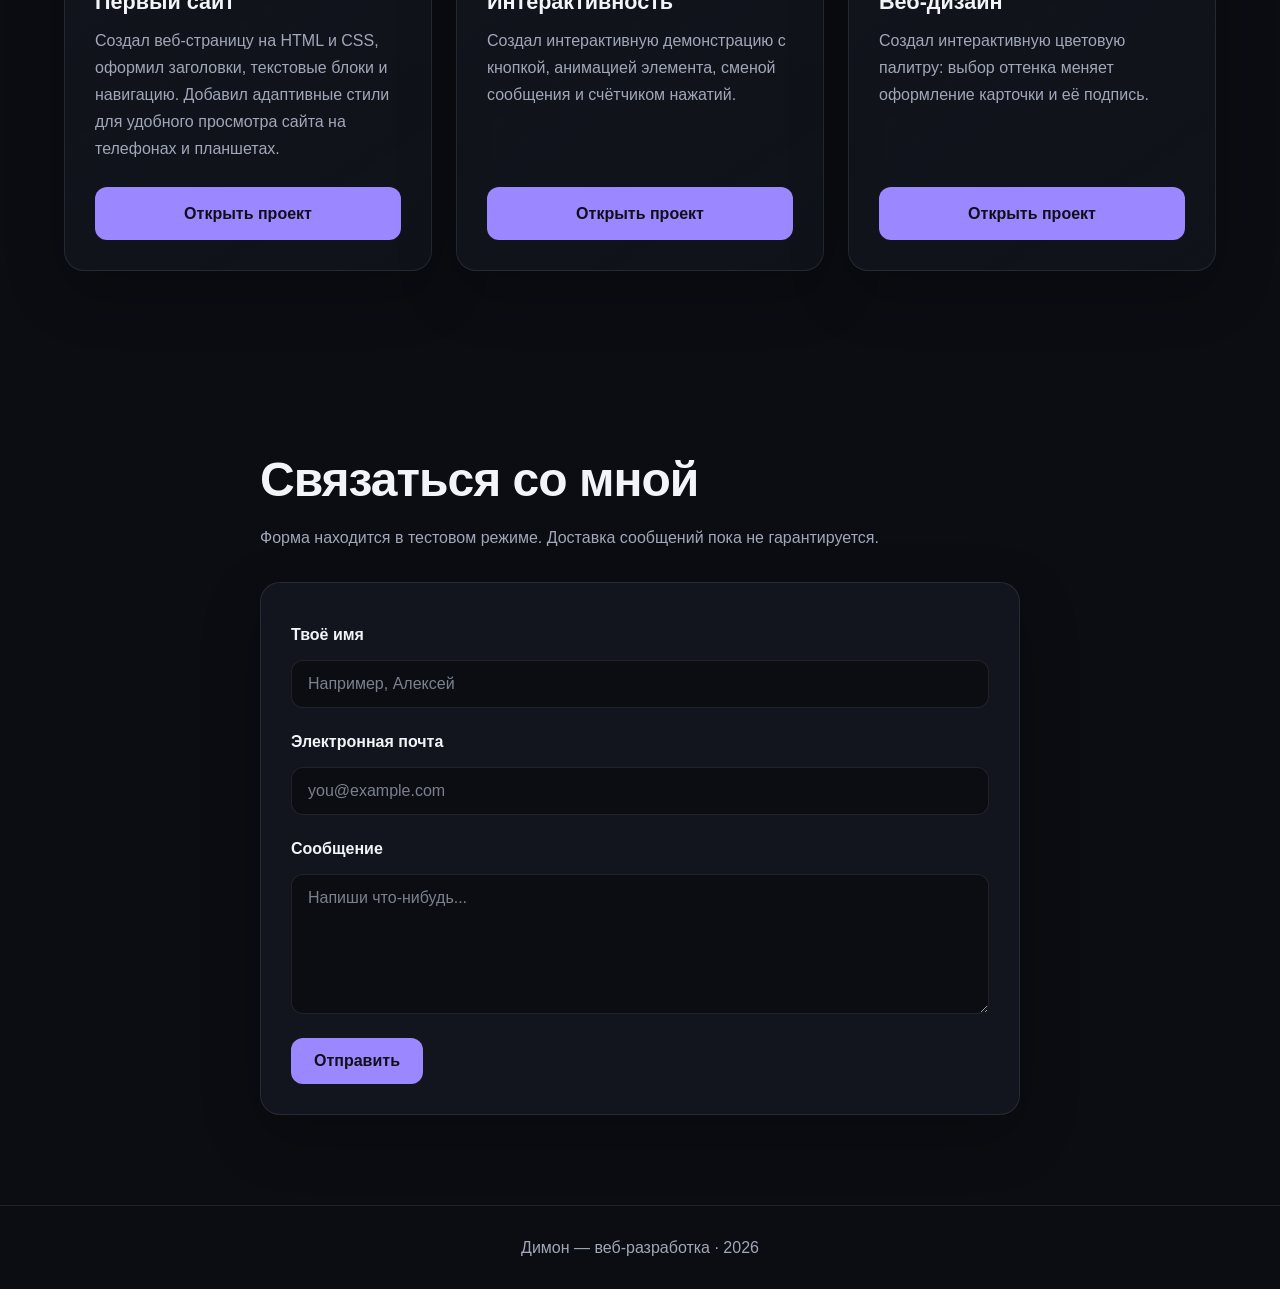
==== commit be3be9d9: "Возврат исходного заголовка" ====
--- a/index.html
+++ b/index.html
@@ -36,7 +36,7 @@
         <div class="hero-content">
             <p class="eyebrow">МОЁ ПОРТФОЛИО</p>
 
-            <h1>БлаблаКар</h1>
+            <h1>Привет! Я Димон — начинающий веб-разработчик</h1>
 
             <p>
                 Я изучаю HTML, CSS и JavaScript, чтобы научиться создавать современные и интерактивные сайты.
